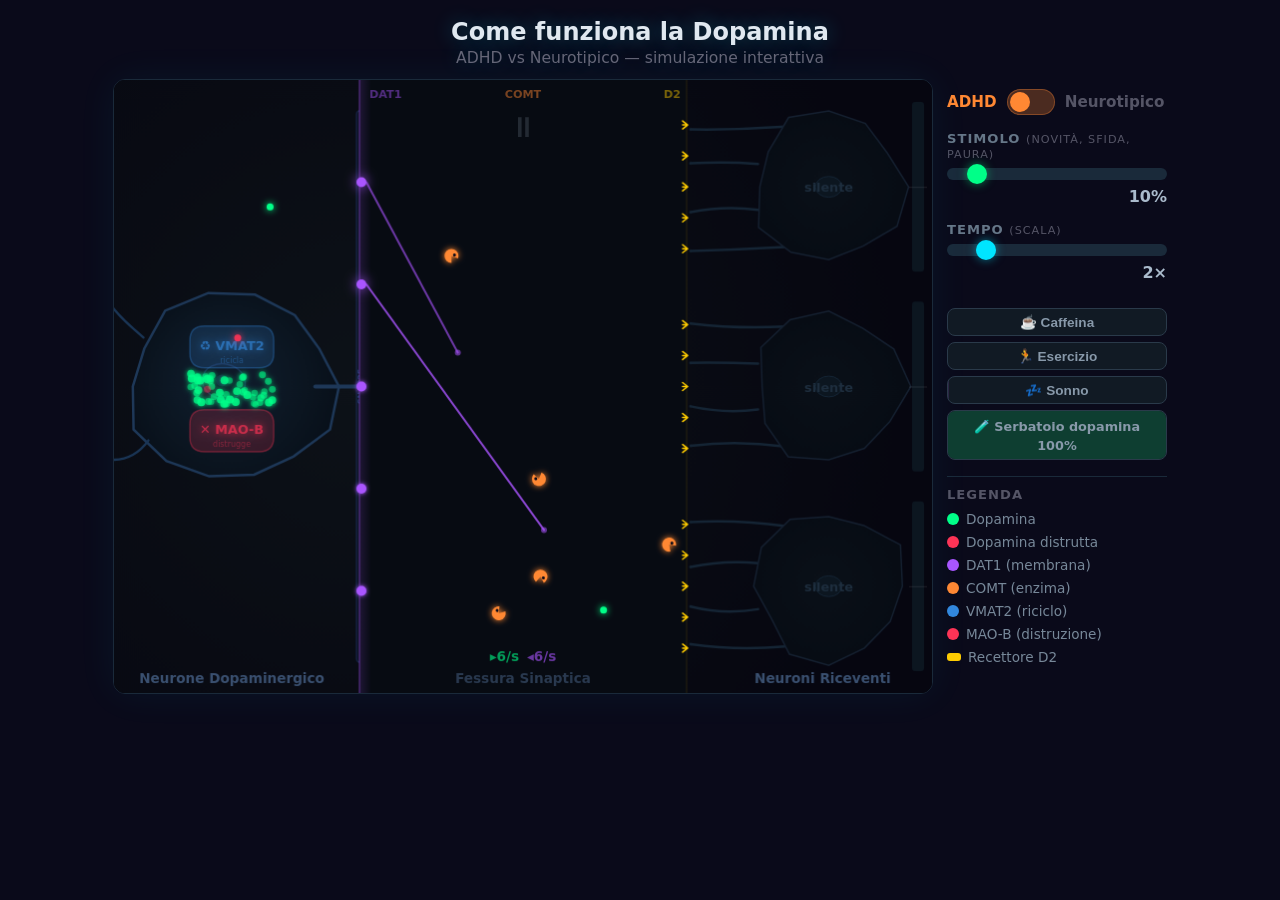
==== come-funziona-la-dopamina.html @ ad202ef9 "v1: single-file dopamine synapse prototype (ADHD vs neurotypical) Original prototype from March 2026" ====
<!DOCTYPE html>
<html lang="it">
<head>
<meta charset="UTF-8">
<meta name="viewport" content="width=device-width, initial-scale=1.0">
<title>Simulazione Dopamina — Cervello ADHD</title>
<style>
*,*::before,*::after{box-sizing:border-box;margin:0;padding:0}
body{background:#0a0a1a;color:#c8d6e5;font-family:'Segoe UI',system-ui,sans-serif;overflow-x:hidden;min-height:100vh;display:flex;flex-direction:column;align-items:center}
h1{text-align:center;width:100%;max-width:1400px;font-size:1.5rem;font-weight:600;color:#e0e8f0;padding:18px 14px 2px;text-shadow:0 0 20px rgba(0,229,255,0.3)}
h1 small{font-weight:400;font-size:0.65em;color:#667;display:block;margin-top:3px}
#app{width:100%;max-width:1400px;display:flex;flex-direction:row;flex-wrap:wrap;align-items:flex-start;justify-content:center;padding:10px 10px 20px;gap:14px}
#canvas-wrap{position:relative;flex:0 1 820px;max-width:820px;min-width:400px;aspect-ratio:4/3;max-height:75vh;border-radius:12px;overflow:hidden;border:1px solid #1a2a3a;box-shadow:0 0 40px rgba(0,229,255,0.06)}
canvas{display:block;width:100%;height:100%;background:#080c14}
.hud{position:absolute;pointer-events:none}
#toasts{position:absolute;top:12px;left:12px;display:flex;flex-direction:column;gap:5px;pointer-events:none}
.toast-item{padding:5px 16px;border-radius:8px;font-size:.9rem;font-weight:700;letter-spacing:.3px;white-space:nowrap;transition:opacity .3s}
.toast-item.t-signal-on{background:rgba(0,255,136,0.12);border:1px solid #00ff8844;color:#00ff88;text-shadow:0 0 12px rgba(0,255,136,0.5)}
.toast-item.t-signal-off{background:rgba(255,204,0,0.12);border:1px solid #ffcc0044;color:#ffcc00;text-shadow:0 0 12px rgba(255,204,0,0.4)}
.toast-item.t-caff{background:rgba(210,105,30,0.15);border:1px solid #D2691E44;color:#D2691E;text-shadow:0 0 12px rgba(210,105,30,0.4)}
.toast-item.t-exer{background:rgba(34,139,34,0.15);border:1px solid #22882244;color:#44cc44;text-shadow:0 0 12px rgba(34,139,34,0.4)}
.toast-item.t-sleep{background:rgba(100,60,140,0.15);border:1px solid #6644aa44;color:#9977cc;text-shadow:0 0 12px rgba(100,60,140,0.4)}
.toast-item.t-depl{background:rgba(255,51,85,0.12);border:1px solid #ff335544;color:#ff3355;text-shadow:0 0 12px rgba(255,51,85,0.5)}
#sidebar{flex:0 0 220px;display:flex;flex-direction:column;gap:16px;padding:10px 0;justify-content:space-between}
#controls{display:flex;flex-direction:column;gap:16px;align-items:stretch}
.ctrl-group{display:flex;flex-direction:column;align-items:stretch;gap:7px}
.ctrl-group label{font-size:.82rem;color:#667788;text-transform:uppercase;letter-spacing:1px;font-weight:600}
.ctrl-group .val{font-size:1rem;font-weight:700;color:#aabbcc;text-align:right}
input[type=range]{-webkit-appearance:none;appearance:none;width:100%;height:12px;background:#1a2a3a;border-radius:6px;outline:none}
input[type=range]::-webkit-slider-thumb{-webkit-appearance:none;width:20px;height:20px;background:#00e5ff;border-radius:50%;cursor:pointer;box-shadow:0 0 10px rgba(0,229,255,0.5)}
input[type=range]::-moz-range-thumb{width:20px;height:20px;background:#00e5ff;border-radius:50%;cursor:pointer;border:none}
#stimulus::-webkit-slider-thumb{background:#00ff88;box-shadow:0 0 10px rgba(0,255,136,0.5)}
#stimulus::-moz-range-thumb{background:#00ff88}
.toggle-wrap{display:flex;align-items:center;gap:10px}.toggle-wrap span{font-size:.95rem;font-weight:700}
.toggle-wrap .t-adhd{color:#ff8833}.toggle-wrap .t-norm{color:#556}
.switch{position:relative;width:48px;height:26px}.switch input{opacity:0;width:0;height:0}
.switch .sl{position:absolute;inset:0;background:#ff883344;border-radius:13px;cursor:pointer;transition:background .3s;border:1px solid #ff883355}
.switch .sl::before{content:'';position:absolute;width:20px;height:20px;left:2px;bottom:2px;background:#ff8833;border-radius:50%;transition:transform .3s,background .3s}
.switch input:checked+.sl{background:#00e5ff22;border-color:#00e5ff55}
.switch input:checked+.sl::before{transform:translateX(22px);background:#00e5ff}
.btn{padding:5px 18px;border:1px solid #2a3a4a;background:#111a24;color:#8899aa;border-radius:8px;font-size:.85rem;font-weight:600;cursor:pointer;transition:all .2s}
.btn:hover{border-color:#00e5ff55;color:#00e5ff}
.btn-row{display:flex;gap:10px}
#legend{display:flex;flex-direction:column;gap:7px;padding:10px 0;border-top:1px solid #1a2a3a}
#legend .leg-title{font-size:.82rem;color:#556;text-transform:uppercase;letter-spacing:1px;font-weight:600;margin-bottom:2px}
.leg-item{display:flex;align-items:center;gap:7px;font-size:.85rem;color:#778899}
.leg-dot{width:12px;height:12px;border-radius:50%;flex-shrink:0}
#powerups{display:flex;flex-direction:column;gap:6px;margin-top:-6px}
.pu-btn{position:relative;width:100%;overflow:hidden;text-align:center}
.pu-fill{position:absolute;top:0;left:0;bottom:0;width:0;background:rgba(210,105,30,0.25);border-radius:7px;transition:width .15s linear;pointer-events:none}
.pu-fill.pu-ex{background:rgba(34,139,34,0.25)}
.pu-fill.pu-sleep{background:rgba(100,60,140,0.3)}
.pu-label{position:relative;z-index:1}
.serbatoio-btn{padding:5px 18px;border:1px solid #2a3a4a;background:#111a24;border-radius:8px;position:relative;overflow:hidden;text-align:center;color:#8899aa;font-weight:600;cursor:default}
.pu-fill.pu-serb{background:rgba(0,204,102,0.2)}
@media(max-width:768px){h1{font-size:1.2rem}#app{flex-direction:column}#sidebar{flex:none;width:100%;flex-direction:row;flex-wrap:wrap;justify-content:center;gap:12px}#canvas-wrap{min-width:auto;width:100%}}
</style>
</head>
<body>
<h1>Come funziona la Dopamina<small>ADHD vs Neurotipico — simulazione interattiva</small></h1>
<div id="app">
  <div id="canvas-wrap">
    <canvas id="c"></canvas>
    <div id="toasts"></div>
    <div id="btn-pause" class="hud" style="top:30px;left:50%;transform:translateX(-50%);cursor:pointer;pointer-events:auto;font-size:1.8rem;color:rgba(200,220,240,0.15);user-select:none;transition:color .2s" onmouseenter="this.style.color='rgba(200,220,240,0.4)'" onmouseleave="this.style.color='rgba(200,220,240,0.15)'">⏸</div>
  </div>
  <div id="sidebar">
    <div id="controls">
      <div class="ctrl-group"><div class="toggle-wrap"><span class="t-adhd">ADHD</span><label class="switch"><input type="checkbox" id="mode-tog"><span class="sl"></span></label><span class="t-norm">Neurotipico</span></div></div>
      <div class="ctrl-group"><label>Stimolo <span style="font-weight:400;font-size:.7rem;color:#556">(Novità, Sfida, Paura)</span></label><input type="range" id="stimulus" min="0" max="100" value="10"><span class="val" id="stim-val">10%</span></div>
      <div class="ctrl-group"><label>Tempo <span style="font-weight:400;font-size:.7rem;color:#556">(Scala)</span></label><input type="range" id="speed" min="1" max="8" value="2" step="0.5"><span class="val" id="speed-val">2&times;</span></div>
      <div class="btn-row">
      </div>
      <div id="powerups">
        <button class="btn pu-btn" id="btn-caffeine"><span class="pu-fill" id="caff-fill"></span><span class="pu-label">☕ Caffeina</span></button>
        <button class="btn pu-btn" id="btn-exercise"><span class="pu-fill pu-ex" id="exer-fill"></span><span class="pu-label">🏃 Esercizio</span></button>
        <button class="btn pu-btn" id="btn-reset"><span class="pu-fill pu-sleep" id="sleep-fill"></span><span class="pu-label">💤 Sonno</span></button>
        <div class="pu-btn serbatoio-btn">
          <span class="pu-fill pu-serb" id="serbatoio-fill"></span>
          <span class="pu-label" style="font-size:.8rem">🧪 Serbatoio dopamina <b id="serbatoio-pct">100%</b></span>
        </div>
      </div>
    </div>
    <div id="legend">
      <div class="leg-title">Legenda</div>
      <div class="leg-item"><div class="leg-dot" style="background:#00ff88"></div>Dopamina</div>
      <div class="leg-item"><div class="leg-dot" style="background:#ff3355"></div>Dopamina distrutta</div>
      <div class="leg-item"><div class="leg-dot" style="background:#aa55ff"></div>DAT1 (membrana)</div>
      <div class="leg-item"><div class="leg-dot" style="background:#ff8833"></div>COMT (enzima)</div>
      <div class="leg-item"><div class="leg-dot" style="background:#3388dd"></div>VMAT2 (riciclo)</div>
      <div class="leg-item"><div class="leg-dot" style="background:#ff3355"></div>MAO-B (distruzione)</div>
      <div class="leg-item"><div class="leg-dot" style="background:#ffcc00;border-radius:3px;width:14px;height:8px"></div>Recettore D2</div>
    </div>
  </div>
</div>
<script>
const MODES={
  adhd:  {d2Count:5, dat1Speed:2.0,dat1Count:5,comtRate:0.04,vmat2Ratio:0.55,snap25Eff:1.0,label:'ADHD'},
  normal:{d2Count:12,dat1Speed:0.7,dat1Count:3,comtRate:0.015,vmat2Ratio:0.75,snap25Eff:1.0,label:'Neurotipico'}
};
const MAX_VES=100,MAX_P=500,BIND_DIST=22;
const ACT_THRESHOLD=0.8,SIGNAL_PER_BIND=0.5,SIGNAL_HALF_LIFE=0.6;

let mode='adhd',stimulus=0.1,speedMul=2,paused=false;
let vesCount=MAX_VES,vesicles=[],particles=[],receptors=[],postNeurons=[],dat1s=[],comts=[];
let stats={recycled:0,maob:0,comt:0,total:0,binds:0};
let W,H,dpr,PRE={},CLEFT={},POST={},SNAP={},VMAT_Z={},MAO_Z={};
// Precomputed dendrite paths (no flicker)
let preDendrites=[], postDendrites=[];

const canvas=document.getElementById('c'),ctx=canvas.getContext('2d');

function resize(){
  const r=document.getElementById('canvas-wrap').getBoundingClientRect();
  dpr=window.devicePixelRatio||1;W=r.width;H=r.height;
  canvas.width=W*dpr;canvas.height=H*dpr;
  ctx.setTransform(dpr,0,0,dpr,0,0);
  // Layout: PRE neuron | CLEFT | dendrites+gap | POST neurons (cropped tighter on right)
  PRE={x:0,y:0,w:W*.30,h:H};
  CLEFT={x:PRE.w,y:0,w:W*.40,h:H};
  // POST neurons close to receptor line, small gap for dendrites
  const dendGap=W*.05;
  POST={x:PRE.w+CLEFT.w+dendGap,y:0,w:W-PRE.w-CLEFT.w-dendGap-2,h:H};
  SNAP={x:PRE.w-2,y:H*.05,w:10,h:H*.90};
  // VMAT2 and MAO-B zones must be INSIDE the neuron body
  // Neuron center is at PRE.w*0.48, rBase ~= min(PRE.w*0.40, H*0.42)
  const nCx=PRE.w*.48, nCy=H*.5, rEst=Math.min(PRE.w*.38,H*.38);
  const zoneW=rEst*.9, zoneH=rEst*.45;
  VMAT_Z={x:nCx-zoneW/2, y:nCy-rEst*.65, w:zoneW, h:zoneH};
  MAO_Z={x:nCx-zoneW/2, y:nCy+rEst*.25, w:zoneW, h:zoneH};
  rebuildAll();
  buildDendrites();
}

function rebuildAll(){
  vesicles=[];
  // Vesicles in the middle band between VMAT2 and MAO-B
  const va={x:VMAT_Z.x,y:VMAT_Z.y+VMAT_Z.h+5,w:VMAT_Z.w,h:MAO_Z.y-VMAT_Z.y-VMAT_Z.h-10};
  for(let i=0;i<50;i++)vesicles.push({x:va.x+Math.random()*va.w,y:va.y+Math.random()*va.h,ph:Math.random()*6.28});
  postNeurons=[];const nC=3,gap=14,nH=(H-gap*(nC+1))/nC;
  for(let i=0;i<nC;i++)postNeurons.push({x:POST.x,y:gap+i*(nH+gap),w:POST.w,h:nH,signal:0,glow:0,active:false});
  rebuildReceptors();rebuildDat1();
  comts=[];for(let i=0;i<5;i++)comts.push({x:CLEFT.x+8+Math.random()*(CLEFT.w-16),y:20+Math.random()*(H-40),vx:(Math.random()-.5)*.8,vy:(Math.random()-.5)*.8});
}

function rebuildReceptors(){
  const cfg=MODES[mode];receptors=[];
  // Receptors sit at the cleft right edge (where dendrites meet cleft)
  const recX=CLEFT.x+CLEFT.w+4;
  postNeurons.forEach((n,ni)=>{const c=cfg.d2Count,sp=n.h/(c+1);
    for(let j=0;j<c;j++)receptors.push({x:recX,y:n.y+sp*(j+1),ni,occupied:false,particle:null,timer:0,cooldown:0});
  });
}

function rebuildDat1(){
  const cfg=MODES[mode];dat1s=[];const sp=H/(cfg.dat1Count+1);
  for(let i=0;i<cfg.dat1Count;i++)dat1s.push({x:PRE.w+2,y:sp*(i+1),state:'idle',target:null,arm:0,timer:0});
}

function buildDendrites(){
  // Precompute stable dendrite paths for presynaptic neuron (no random per frame = no flicker)
  preDendrites=[];
  const cx=PRE.w*.48,cy=H*.5,rBase=Math.min(PRE.w*.40,H*.42);
  // Only left-side dendrites (away from cleft)
  const dendDefs=[
    {sx:cx-rBase*.9,sy:cy-rBase*.5,dx:-1,dy:-.8,depth:3,len:rBase*.4},
    {sx:cx-rBase*.85,sy:cy+rBase*.55,dx:-1,dy:.7,depth:3,len:rBase*.35},
  ];
  for(const d of dendDefs){
    const segs=[];
    buildDendPath(segs,d.sx,d.sy,d.dx,d.dy,d.depth,d.len);
    preDendrites.push(segs);
  }

  // Precompute dendrite paths: from neuron left edge TO receptor line
  postDendrites=[];
  const recX=CLEFT.x+CLEFT.w+4; // where receptors sit
  for(let i=0;i<postNeurons.length;i++){
    const n=postNeurons[i];
    const ncx=n.x+n.w*.5,ncy=n.y+n.h*.5,nRadius=Math.min(n.w*.44,n.h*.40),nrx=nRadius,nry=nRadius;
    const segs=[];
    const dCount=4;
    for(let j=0;j<dCount;j++){
      // Start: left edge of neuron body
      const frac=(j+0.5)/dCount;
      const angle=Math.PI*0.6+Math.PI*0.8*frac; // left hemisphere of the ellipse
      const startX=ncx+Math.cos(angle)*nrx;
      const startY=ncy+Math.sin(angle)*nry;
      // End: receptor line at matching Y
      const endX=recX;
      const endY=startY+(Math.random()-.5)*10;
      // Control point for a gentle curve
      const midX=(startX+endX)/2;
      const midY=(startY+endY)/2+(Math.random()-.5)*15;
      segs.push({sx:startX,sy:startY,cpx:midX,cpy:midY,ex:endX,ey:endY});
    }
    postDendrites.push(segs);
  }
}

function buildDendPath(segs,sx,sy,dx,dy,depth,len){
  if(depth<=0||len<8)return;
  const ex=sx+dx*len+Math.sin(sy*.1)*len*.15;
  const ey=sy+dy*len+Math.cos(sx*.1)*len*.15;
  const cpx=sx+dx*len*.5+(Math.sin(sx+sy))*10;
  const cpy=sy+dy*len*.5+(Math.cos(sx-sy))*10;
  segs.push({sx,sy,cpx,cpy,ex,ey,w:Math.max(1,depth*.8),spine:depth<=2});
  buildDendPath(segs,ex,ey,dx-.3+Math.sin(ey)*.3,dy-.3+Math.cos(ex)*.3,depth-1,len*.6);
  if(Math.sin(sx*sy)>-0.2) buildDendPath(segs,ex,ey,dx+.5-Math.sin(sy)*.5,dy+.5-Math.cos(sx)*.5,depth-1,len*.5);
}

function spawn(x,y){
  if(particles.length>=MAX_P)return null;
  const cleftPx=CLEFT.w;
  const p={x,y,vx:cleftPx*2.5+Math.random()*cleftPx*1.5,vy:(Math.random()-.5)*cleftPx*1.5,state:'free',alpha:1,target:null,timer:0,immune:0,age:0};
  particles.push(p);return p;
}

let lastT=0,relAccum=0;
function update(dt){
  const cfg=MODES[mode],sdt=dt*speedMul;

  // Caffeina timer
  if(caffeineTimer>0){
    caffeineTimer-=dt;
    document.getElementById('caff-fill').style.width=Math.max(0,caffeineTimer/CAFF_DUR*100)+'%';
    if(caffeineTimer<=0){caffeineActive=false;document.getElementById('caff-fill').style.width='0';}
  }
  // Esercizio timer — also boosts vesicle synthesis
  if(exerciseTimer>0){
    exerciseTimer-=dt;
    document.getElementById('exer-fill').style.width=Math.max(0,exerciseTimer/EXER_DUR*100)+'%';
    vesCount=Math.min(MAX_VES,vesCount+(0.5-sleepDebt*0.3)*sdt); // exercise boosts synthesis, less if sleep deprived
    if(exerciseTimer<=0){exerciseActive=false;document.getElementById('exer-fill').style.width='0';}
  }
  // Sleep debt: grows with stimulus intensity over time
  // High stimulus = brain working hard = sleep debt accumulates
  // Sleep debt grows faster, and grows even without stimulus (just slower)
  // At max stimulus: fills in ~30 seconds. At zero stimulus: ~3 minutes.
  sleepDebt=Math.min(1,sleepDebt+(0.0015+stimulus*0.007)*sdt);
  document.getElementById('sleep-fill').style.width=(sleepDebt*100)+'%';

  // Exercise adds a gentle dopamine boost (lower cost than stimulus-driven release)
  // Exercise boost reduced by sleep debt (max 15, min 5 at full debt)
  const exerciseBoost=exerciseActive?15-sleepDebt*10:0;
  const rate=(stimulus*30+exerciseBoost)*cfg.snap25Eff;
  relAccum+=rate*sdt;
  while(relAccum>=1){
    relAccum-=1;
    if(vesCount>1){
      // Exercise costs less vesicle drain (different mechanism)
      const cost=exerciseActive?0.02:0.05;
      vesCount=Math.max(0,vesCount-cost);
      // Vesicle fuses at random point along presynaptic membrane (purple line)
      spawn(CLEFT.x+2, 15+Math.random()*(H-30));stats.total++;rateRelCount++;
    }
  }
  if(vesCount<MAX_VES){vesCount+=0.2*sdt;if(vesCount>MAX_VES)vesCount=MAX_VES;}

  const cleftLeft=CLEFT.x+3,cleftRight=CLEFT.x+CLEFT.w;
  const receptorLine=cleftRight+10;
  const brownian=CLEFT.w*3,seekForce=CLEFT.w*8;

  for(const p of particles){
    if(p.state==='free'){
      if(p.immune>0)p.immune-=sdt;
      p.vx+=(Math.random()-.5)*brownian*sdt;
      p.vy+=(Math.random()-.5)*brownian*sdt;
      if(p.x<cleftRight)p.vx+=CLEFT.w*1.0*sdt;
      if(p.immune<=0&&p.x>CLEFT.x+CLEFT.w*0.3){
        let bestR=null,bestD=Infinity;
        for(const r of receptors){if(r.occupied||r.cooldown>0)continue;const d=Math.hypot(r.x-p.x,r.y-p.y);if(d<bestD){bestD=d;bestR=r;}}
        if(bestR&&bestD<CLEFT.w*1.5&&bestD>BIND_DIST*1.5){
          const dx=bestR.x-p.x,dy=bestR.y-p.y,dist=Math.max(1,Math.hypot(dx,dy));
          const force=seekForce*sdt*0.5*(1/(1+dist*.02));
          p.vx+=dx/dist*force;p.vy+=dy/dist*force;
        }
      }
      const damp=Math.pow(0.12,sdt);p.vx*=damp;p.vy*=damp;
      p.x+=p.vx*sdt;p.y+=p.vy*sdt;
      // DAT1 reuptake zone: wider and more aggressive in ADHD
      // But freshly released particles (age < 0.15s) are immune — still exiting SNAP25
      const dat1Zone=cleftLeft+3+cfg.dat1Speed*4;
      if(p.x<dat1Zone && p.age>0.15){
        // Without caffeine: DAT1 catches almost everything (95% ADHD, 85% Normal)
        // With caffeine: DAT1 is blocked, most particles bounce back into cleft
        const baseProb=0.7+cfg.dat1Speed*0.12; // ADHD:~0.94, Normal:~0.78
        let reuptakeProb=baseProb;
        if(caffeineActive){
          const blockPower=0.85-sleepDebt*0.4; // caffeine blocks 85% of reuptake (less if sleep deprived)
          reuptakeProb=baseProb*(1-blockPower); // ADHD: 0.94*0.15=0.14, Normal: 0.78*0.15=0.12
        }
        if(Math.random()<reuptakeProb){
          p.state='reuptake';p.target={x:PRE.w*0.5,y:p.y};rateReabCount++;
        } else {
          // Bounce back gently into mid-cleft (caffeine effect)
          p.x=dat1Zone+5;
          p.vx=CLEFT.w*0.5+Math.random()*CLEFT.w*0.3;
          p.vy+=(Math.random()-.5)*CLEFT.w*0.5;
          p.immune=0.3; // immune from DAT1 for 300ms after bounce
        }
        continue;
      }
      if(p.x>receptorLine){p.x=receptorLine-2;p.vx=-Math.abs(p.vx)*0.3;}
      if(p.y<8){p.y=10;p.vy=Math.abs(p.vy)*0.1;}
      if(p.y>H-8){p.y=H-10;p.vy=-Math.abs(p.vy)*0.1;}
      p.age+=sdt;if(p.age>2.0){p.state='comt_destroy';p.timer=0;}
    }
    if(p.state==='reuptake'&&p.target){
      const lr=1-Math.pow(.001,sdt);p.x+=(p.target.x-p.x)*lr;p.y+=(p.target.y-p.y)*lr;
      if(Math.hypot(p.x-p.target.x,p.y-p.target.y)<4){
        if(Math.random()<cfg.vmat2Ratio){p.state='recycle';p.target={x:VMAT_Z.x+Math.random()*VMAT_Z.w,y:VMAT_Z.y+Math.random()*VMAT_Z.h};p.timer=0;}
        else{p.state='degrade';p.target={x:MAO_Z.x+Math.random()*MAO_Z.w,y:MAO_Z.y+Math.random()*MAO_Z.h};p.timer=0;}
      }
    }
    if(p.state==='recycle'&&p.target){
      const lr=1-Math.pow(.002,sdt);p.x+=(p.target.x-p.x)*lr;p.y+=(p.target.y-p.y)*lr;
      if(Math.hypot(p.x-p.target.x,p.y-p.target.y)<5){p.state='dead';vesCount=Math.min(MAX_VES,vesCount+0.04);stats.recycled++;}
    }
    if(p.state==='degrade'&&p.target){
      const lr=1-Math.pow(.002,sdt);p.x+=(p.target.x-p.x)*lr;p.y+=(p.target.y-p.y)*lr;
      p.timer+=sdt;p.alpha=Math.max(0,1-p.timer*1.8);if(p.alpha<=0){p.state='dead';stats.maob++;}
    }
    if(p.state==='comt_destroy'){p.timer+=sdt;p.alpha=Math.max(0,1-p.timer*2.5);if(p.alpha<=0){p.state='dead';stats.comt++;}}
    if(p.state==='bound'){p.timer+=sdt;
      if(p.timer>0.08+Math.random()*.08){
        const r=receptors.find(r=>r.particle===p);
        if(r){r.occupied=false;r.particle=null;r.cooldown=0.12;}
        p.state='free';p.timer=0;p.vx=-CLEFT.w*4;p.vy=(Math.random()-.5)*CLEFT.w;p.immune=0.4;
      }
    }
  }
  particles=particles.filter(p=>p.state!=='dead');

  for(const r of receptors){if(r.cooldown>0){r.cooldown-=sdt;continue;}if(r.occupied)continue;
    for(const p of particles){if(p.state!=='free'||p.immune>0)continue;
      if(Math.hypot(p.x-r.x,p.y-r.y)<BIND_DIST){r.occupied=true;r.particle=p;p.state='bound';p.x=r.x;p.y=r.y;p.timer=0;postNeurons[r.ni].signal+=SIGNAL_PER_BIND;stats.binds++;break;}
    }
  }

  let prevActive=postNeurons.filter(n=>n.active).length;
  for(const n of postNeurons){
    // Signal decays faster with sleep debt (half-life shrinks)
    const hl=SIGNAL_HALF_LIFE/(1+sleepDebt*1.2);
    n.signal*=Math.pow(0.5,sdt/hl);
    // Sleep debt raises threshold: 0 debt = normal, 1.0 debt = +150% threshold
    // Also decays signal faster (tired brain loses signal quicker)
    const thresh=ACT_THRESHOLD*(1+sleepDebt*1.5);
    n.active=n.signal>=thresh;
    n.glow=n.active?Math.min(1,n.glow+6*sdt):Math.max(0,n.glow-4*sdt);
  }
  let nowActive=postNeurons.filter(n=>n.active).length;
  // Rate tracking: compute per-second averages
  rateWindow+=dt;
  if(rateWindow>=0.5){displayRelRate=Math.round(rateRelCount/rateWindow);displayReabRate=Math.round(rateReabCount/rateWindow);rateRelCount=0;rateReabCount=0;rateWindow=0;}
  updateToasts();

  // DAT1 transporters — grab particles and pull them back
  // Caffeine slows them down and makes them fail to grab
  for(const d of dat1s){
    if(d.state==='idle'){let best=null,bestD=Infinity;
      for(const p of particles){if(p.state!=='free'||p.immune>0)continue;const dist=Math.hypot(p.x-d.x,p.y-d.y);if(dist<bestD&&p.x>d.x-10&&dist<CLEFT.w*2){bestD=dist;best=p;}}
      if(best){d.target=best;d.state='reaching';d.timer=0;}
    }
    if(d.state==='reaching'){
      // Caffeine: DAT1 moves at half speed
      const spd=caffeineActive?cfg.dat1Speed*0.3:cfg.dat1Speed;
      d.timer+=sdt*spd;d.arm=Math.min(1,d.timer*2);
      if(d.target&&d.target.state!=='free'){d.state='idle';d.arm=0;d.target=null;continue;}
      if(d.arm>=1&&d.target){
        // Caffeine: 85% chance to fail the grab (arm reaches but can't hold)
        const caffFail=caffeineActive&&Math.random()<0.85;
        if(caffFail){
          d.state='idle';d.arm=0;d.target=null;
        } else {
          d.target.state='reuptake';d.target.target={x:PRE.w*.5,y:d.y};d.state='pulling';d.timer=0;rateReabCount++;
        }
      }
    }
    if(d.state==='pulling'){d.timer+=sdt*cfg.dat1Speed;d.arm=Math.max(0,1-d.timer*2.5);if(d.arm<=0){d.state='idle';d.target=null;d.timer=0;}}
  }

  for(let ci=0;ci<comts.length;ci++){
    const c=comts[ci];
    // Repulsion from other COMTs (prevent clumping)
    for(let cj=0;cj<comts.length;cj++){
      if(ci===cj)continue;const o=comts[cj];
      const dx=c.x-o.x,dy=c.y-o.y,d=Math.max(1,Math.hypot(dx,dy));
      if(d<60){c.vx+=dx/d*0.4*(60-d)/60;c.vy+=dy/d*0.4*(60-d)/60;}
    }
    // Hunt nearest particle but with some randomness to spread out
    let nearest=null,nearDist=Infinity;
    for(const p of particles){if(p.state!=='free')continue;const d=Math.hypot(p.x-c.x,p.y-c.y);if(d<nearDist){nearDist=d;nearest=p;}}
    if(nearest&&nearDist<120){const dx=nearest.x-c.x,dy=nearest.y-c.y,dist=Math.max(1,Math.hypot(dx,dy));c.vx+=dx/dist*.15;c.vy+=dy/dist*.15;}
    // Stronger random wander
    c.vx+=(Math.random()-.5)*.4;c.vy+=(Math.random()-.5)*.4;
    c.vx*=.90;c.vy*=.90;
    c.x+=c.vx*sdt*40;c.y+=c.vy*sdt*40;
    if(c.x<CLEFT.x+8){c.x=CLEFT.x+8;c.vx=Math.abs(c.vx);}
    if(c.x>CLEFT.x+CLEFT.w-8){c.x=CLEFT.x+CLEFT.w-8;c.vx=-Math.abs(c.vx);}
    if(c.y<12){c.y=12;c.vy=Math.abs(c.vy);}
    if(c.y>H-12){c.y=H-12;c.vy=-Math.abs(c.vy);}
    if(Math.random()<cfg.comtRate*speedMul){for(const p of particles){if(p.state!=='free')continue;if(Math.hypot(p.x-c.x,p.y-c.y)<16){p.state='comt_destroy';p.timer=0;break;}}}
  }
}

// Stacking toast system
let signalToast=''; // 'on' | 'off' | ''
let signalToastTimer=0;

function updateToasts(){
  const container=document.getElementById('toasts');
  if(sleepToastTimer>0)sleepToastTimer-=1/60;
  let html='';
  if(sleepToastTimer>0) html+='<div class="toast-item t-signal-on">Dopamina ricaricata</div>';
  const depleted=vesCount/MAX_VES<0.05;
  if(caffeineActive&&!depleted) html+='<div class="toast-item t-caff">DAT1 rallentato</div>';
  else if(caffeineActive&&depleted) html+='<div class="toast-item t-caff" style="opacity:.4">Caffeina inutile</div>';
  if(exerciseActive) html+='<div class="toast-item t-exer">'+(depleted?'Ricarica lenta':'Boost dopamina')+'</div>';
  if(sleepDebt>0.3) html+='<div class="toast-item t-sleep">Debito sonno</div>';
  if(vesCount/MAX_VES<0.15) html+='<div class="toast-item t-depl">Esaurimento</div>';
  container.innerHTML=html;
}

function render(){
  ctx.clearRect(0,0,W,H);
  const bg=ctx.createRadialGradient(W*.3,H*.5,0,W*.3,H*.5,W*.7);
  bg.addColorStop(0,'#0d1218');bg.addColorStop(1,'#060610');
  ctx.fillStyle=bg;ctx.fillRect(0,0,W,H);
  drawPreNeuron();drawCleft();drawPostNeurons();drawParticles();drawDAT1();drawCOMT();drawLabels();updateHUD();
}

function drawPreNeuron(){
  const cx=PRE.w*.48,cy=H*.5,t=performance.now()/1000;
  ctx.save();
  const rBase=Math.min(PRE.w*.40,H*.42);
  // Organic cell body
  ctx.beginPath();
  for(let i=0;i<=14;i++){const a=(i/14)*Math.PI*2,w=Math.sin(a*3+t*.5)*rBase*.05+Math.sin(a*5+t*.3)*rBase*.03;
    const px=cx+Math.cos(a)*(rBase*1.05+w),py=cy+Math.sin(a)*(rBase*.95+w);i===0?ctx.moveTo(px,py):ctx.lineTo(px,py);}
  ctx.closePath();
  const cg=ctx.createRadialGradient(cx-10,cy-10,rBase*.1,cx,cy,rBase*1.1);
  cg.addColorStop(0,'#101e2e');cg.addColorStop(.7,'#0b1520');cg.addColorStop(1,'#08101a');
  ctx.fillStyle=cg;ctx.fill();ctx.strokeStyle='#1e3858';ctx.lineWidth=2.5;ctx.stroke();
  // Nucleus
  ctx.beginPath();ctx.ellipse(cx-8,cy-5,rBase*.22,rBase*.18,.2,0,Math.PI*2);ctx.fillStyle='#0e1a28';ctx.fill();ctx.strokeStyle='#1a3050';ctx.lineWidth=1.5;ctx.stroke();
  ctx.beginPath();ctx.arc(cx-10,cy-6,rBase*.06,0,Math.PI*2);ctx.fillStyle='#162640';ctx.fill();
  // Precomputed dendrites (stable, no flicker)
  ctx.strokeStyle='#1a3555';ctx.lineCap='round';
  for(const dendGroup of preDendrites){
    for(const s of dendGroup){
      ctx.beginPath();ctx.moveTo(s.sx,s.sy);ctx.quadraticCurveTo(s.cpx,s.cpy,s.ex,s.ey);
      ctx.lineWidth=s.w;ctx.stroke();
      if(s.spine){ctx.beginPath();ctx.arc(s.ex,s.ey,1.5,0,Math.PI*2);ctx.fillStyle='#1a355544';ctx.fill();}
    }
  }
  // Axon toward SNAP25
  ctx.strokeStyle='#1e3858';ctx.lineWidth=4;ctx.beginPath();
  ctx.moveTo(cx+rBase*.85,cy);ctx.quadraticCurveTo(PRE.w-10,cy,SNAP.x,SNAP.y+SNAP.h*.5);ctx.stroke();
  // VMAT2 zone
  const vr=Math.min(VMAT_Z.w,VMAT_Z.h)*.35;
  ctx.globalAlpha=.18;ctx.fillStyle='#3388dd';roundRect(VMAT_Z.x,VMAT_Z.y,VMAT_Z.w,VMAT_Z.h,vr);ctx.fill();
  ctx.globalAlpha=1;ctx.strokeStyle='#3388dd55';ctx.lineWidth=1.5;roundRect(VMAT_Z.x,VMAT_Z.y,VMAT_Z.w,VMAT_Z.h,vr);ctx.stroke();
  ctx.shadowColor='#3388dd';ctx.shadowBlur=8;
  ctx.font='800 .8rem "Segoe UI",system-ui,sans-serif';ctx.textAlign='center';ctx.textBaseline='middle';
  ctx.fillStyle='#3388ddaa';ctx.fillText('\u267B VMAT2',VMAT_Z.x+VMAT_Z.w/2,VMAT_Z.y+VMAT_Z.h/2);
  ctx.shadowBlur=0;ctx.font='500 .5rem "Segoe UI",system-ui,sans-serif';ctx.fillStyle='#3388dd66';
  ctx.fillText('ricicla',VMAT_Z.x+VMAT_Z.w/2,VMAT_Z.y+VMAT_Z.h/2+14);
  // MAO-B zone
  const mr=Math.min(MAO_Z.w,MAO_Z.h)*.35;
  ctx.globalAlpha=.18;ctx.fillStyle='#ff3355';roundRect(MAO_Z.x,MAO_Z.y,MAO_Z.w,MAO_Z.h,mr);ctx.fill();
  ctx.globalAlpha=1;ctx.strokeStyle='#ff335555';ctx.lineWidth=1.5;roundRect(MAO_Z.x,MAO_Z.y,MAO_Z.w,MAO_Z.h,mr);ctx.stroke();
  ctx.shadowColor='#ff3355';ctx.shadowBlur=8;
  ctx.font='800 .8rem "Segoe UI",system-ui,sans-serif';ctx.textAlign='center';ctx.textBaseline='middle';
  ctx.fillStyle='#ff3355aa';ctx.fillText('\u2715 MAO-B',MAO_Z.x+MAO_Z.w/2,MAO_Z.y+MAO_Z.h/2);
  ctx.shadowBlur=0;ctx.font='500 .5rem "Segoe UI",system-ui,sans-serif';ctx.fillStyle='#ff335566';
  ctx.fillText('distrugge',MAO_Z.x+MAO_Z.w/2,MAO_Z.y+MAO_Z.h/2+14);
  // Vesicles
  const filled=Math.floor(vesCount/MAX_VES*50);
  for(let i=0;i<50;i++){const v=vesicles[i],f=i<filled,pulse=Math.sin(t*2+v.ph)*.5+.5,r=f?3.2+pulse*.8:2;
    ctx.beginPath();ctx.arc(v.x,v.y,r,0,Math.PI*2);
    if(f){ctx.fillStyle=`rgba(0,255,136,${.45+pulse*.35})`;ctx.shadowColor='#00ff88';ctx.shadowBlur=5;}
    else{ctx.fillStyle='rgba(30,50,70,0.3)';ctx.shadowBlur=0;}
    ctx.fill();ctx.shadowBlur=0;}
  // SNAP25
  ctx.fillStyle='#1a2a5533';roundRect(SNAP.x-1,SNAP.y,SNAP.w+2,SNAP.h,4);ctx.fill();
  ctx.strokeStyle='#3355aa44';ctx.lineWidth=1.5;roundRect(SNAP.x-1,SNAP.y,SNAP.w+2,SNAP.h,4);ctx.stroke();
  if(stimulus>.15){ctx.shadowColor='#00ff88';ctx.shadowBlur=8+stimulus*10;ctx.beginPath();ctx.arc(SNAP.x+SNAP.w,SNAP.y+SNAP.h/2,3,0,Math.PI*2);ctx.fillStyle=`rgba(0,255,136,${stimulus*.6})`;ctx.fill();ctx.shadowBlur=0;}
  ctx.font='600 .5rem "Segoe UI",system-ui,sans-serif';ctx.fillStyle='#3355aa77';
  ctx.save();ctx.translate(SNAP.x+SNAP.w/2,SNAP.y+SNAP.h/2);ctx.rotate(-Math.PI/2);ctx.textAlign='center';ctx.textBaseline='middle';ctx.fillText('SNAP25',0,0);ctx.restore();
  ctx.restore();
}

function drawCleft(){
  ctx.fillStyle='#070b12';ctx.fillRect(CLEFT.x,0,CLEFT.w,H);
  const dat1Grad=ctx.createLinearGradient(CLEFT.x,0,CLEFT.x+12,0);
  dat1Grad.addColorStop(0,'rgba(170,85,255,0.15)');dat1Grad.addColorStop(1,'rgba(170,85,255,0)');
  ctx.fillStyle=dat1Grad;ctx.fillRect(CLEFT.x,0,12,H);
  ctx.strokeStyle='#aa55ff44';ctx.lineWidth=2;ctx.beginPath();ctx.moveTo(CLEFT.x,0);ctx.lineTo(CLEFT.x,H);ctx.stroke();
  ctx.strokeStyle='#ffcc0022';ctx.lineWidth=1;ctx.beginPath();ctx.moveTo(CLEFT.x+CLEFT.w,0);ctx.lineTo(CLEFT.x+CLEFT.w,H);ctx.stroke();
}

function drawPostNeurons(){
  for(let i=0;i<postNeurons.length;i++){
    const n=postNeurons[i],t=performance.now()/1000;
    const ncx=n.x+n.w*.5,ncy=n.y+n.h*.5,nRadius=Math.min(n.w*.44,n.h*.40),nrx=nRadius,nry=nRadius;

    // Dendrites from neuron body to receptor line (precomputed bezier)
    ctx.strokeStyle=n.active?'#1e4565':'#152535';ctx.lineWidth=2.5;ctx.lineCap='round';
    if(postDendrites[i]){
      for(const d of postDendrites[i]){
        ctx.beginPath();
        ctx.moveTo(d.sx,d.sy);
        ctx.quadraticCurveTo(d.cpx,d.cpy,d.ex,d.ey);
        ctx.stroke();
        // Small spine bump at receptor end
        ctx.beginPath();ctx.arc(d.ex,d.ey,2,0,Math.PI*2);
        ctx.fillStyle=n.active?'#1e405544':'#15253544';ctx.fill();
      }
    }

    // Cell body
    ctx.save();ctx.beginPath();
    for(let j=0;j<=12;j++){const a=(j/12)*Math.PI*2,w=Math.sin(a*3+t*.6+i)*nry*.08+Math.sin(a*5+t*.35+i*2)*nry*.04;
      const px=ncx+Math.cos(a)*(nrx+w),py=ncy+Math.sin(a)*(nry+w);j===0?ctx.moveTo(px,py):ctx.lineTo(px,py);}
    ctx.closePath();
    if(n.glow>.01){ctx.shadowColor='#00e5ff';ctx.shadowBlur=30*n.glow;ctx.fillStyle=`rgba(0,229,255,${.05*n.glow})`;ctx.fill();ctx.shadowBlur=0;}
    const cg2=ctx.createRadialGradient(ncx-5,ncy-5,nry*.1,ncx,ncy,Math.max(nrx,nry)*1.1);
    cg2.addColorStop(0,n.active?'#0c2030':'#0a1018');cg2.addColorStop(1,n.active?'#081820':'#070c14');
    ctx.fillStyle=cg2;ctx.fill();ctx.strokeStyle=n.active?`rgba(0,229,255,${.3+n.glow*.6})`:'#152030';ctx.lineWidth=n.active?2.5:1.5;ctx.stroke();
    // Nucleus
    ctx.beginPath();ctx.ellipse(ncx,ncy,nry*.18,nry*.14,0,0,Math.PI*2);ctx.fillStyle='#0c1620';ctx.fill();ctx.strokeStyle='#152535';ctx.lineWidth=1;ctx.stroke();

    // Signal bar (thick)
    const maxDisp=ACT_THRESHOLD*2,signalPct=Math.min(1,n.signal/maxDisp),threshPct=ACT_THRESHOLD/maxDisp;
    const bW=12,bX=n.x+n.w-bW-6,bH=n.h-16,bY=n.y+8;
    ctx.fillStyle='#0c1620';roundRect(bX,bY,bW,bH,3);ctx.fill();
    const threshBarY=bY+bH*(1-threshPct);ctx.fillStyle='#ffffff18';ctx.fillRect(bX-3,threshBarY,bW+6,1);
    const fH=bH*signalPct;if(fH>1){ctx.fillStyle=n.active?'#00e5ff':'#334455';roundRect(bX,bY+bH-fH,bW,fH,3);ctx.fill();}

    ctx.font='800 .8rem "Segoe UI",system-ui,sans-serif';ctx.textAlign='center';
    if(n.active){ctx.fillStyle='#00e5ff';ctx.shadowColor='#00e5ff';ctx.shadowBlur=14;ctx.fillText('RECETTIVO',ncx,ncy+5);ctx.shadowBlur=0;}
    else{ctx.fillStyle='#1e2e3e';ctx.fillText('silente',ncx,ncy+5);}
    ctx.restore();
  }

  // D2 Receptors
  for(const r of receptors){
    ctx.save();ctx.translate(r.x,r.y);
    const flash=r.occupied?1:(r.cooldown>0?r.cooldown*8:0);
    ctx.beginPath();ctx.moveTo(-8,0);ctx.lineTo(-3,0);ctx.moveTo(-8,-4);ctx.lineTo(-3,0);ctx.moveTo(-8,4);ctx.lineTo(-3,0);
    ctx.strokeStyle=r.occupied?'#00ff88':flash>.1?`rgba(0,255,136,${flash})`:'#ffcc00';
    ctx.lineWidth=r.occupied?2.5:1.5;
    if(r.occupied||flash>.3){ctx.shadowColor='#00ff88';ctx.shadowBlur=8*Math.max(flash,r.occupied?1:0);}
    ctx.stroke();ctx.shadowBlur=0;
    if(r.occupied){ctx.beginPath();ctx.arc(-5,0,2.5,0,Math.PI*2);ctx.fillStyle='#00ff88';ctx.fill();}
    ctx.restore();
  }
}

function drawParticles(){
  for(const p of particles){if(p.state==='dead')continue;ctx.save();ctx.globalAlpha=p.alpha;
    let color='#00ff88',glow=7;
    if(p.state==='reuptake'){color='#00ff88';glow=7;}  // still dopamine, just being transported
    if(p.state==='recycle'){color='#00ff88';glow=7;}  // still dopamine, being stored
    if(p.state==='degrade'||p.state==='comt_destroy'){color='#ff3355';glow=7;}
    if(p.state==='bound'){color='#00ff88';glow=14;}  // still dopamine, just bound — brighter glow
    ctx.beginPath();ctx.arc(p.x,p.y,p.state==='bound'?5:3.5,0,Math.PI*2);
    ctx.fillStyle=color;ctx.shadowColor=color;ctx.shadowBlur=glow;ctx.fill();ctx.shadowBlur=0;ctx.restore();}
}

function drawDAT1(){
  for(const d of dat1s){ctx.save();
    ctx.beginPath();ctx.arc(d.x,d.y,5,0,Math.PI*2);ctx.fillStyle='#aa55ff';ctx.shadowColor='#aa55ff';ctx.shadowBlur=d.state!=='idle'?12:4;ctx.fill();ctx.shadowBlur=0;
    if(d.arm>0&&d.target){const dx=d.target.x-d.x,dy=d.target.y-d.y,dist=Math.max(1,Math.hypot(dx,dy));
      const armLen=d.arm*Math.min(CLEFT.w+40,dist),tipX=d.x+dx/dist*armLen,tipY=d.y+dy/dist*armLen;
      ctx.beginPath();ctx.moveTo(d.x+5,d.y);ctx.lineTo(tipX,tipY);ctx.strokeStyle=`rgba(170,85,255,${.3+d.arm*.6})`;ctx.lineWidth=2;ctx.stroke();
      ctx.beginPath();ctx.arc(tipX,tipY,3,0,Math.PI*2);ctx.fillStyle='#aa55ff88';ctx.fill();}
    ctx.restore();}
}

function drawCOMT(){
  for(const c of comts){ctx.save();ctx.translate(c.x,c.y);
    const angle=Math.atan2(c.vy,c.vx);ctx.rotate(angle);
    // Pac-man with wide mouth
    ctx.beginPath();ctx.arc(0,0,7,0.6,Math.PI*2-0.6);ctx.lineTo(0,0);ctx.closePath();
    ctx.fillStyle='#ff8833';ctx.shadowColor='#ff8833';ctx.shadowBlur=6;ctx.fill();
    // Eye
    ctx.shadowBlur=0;ctx.beginPath();ctx.arc(1,-3,1.5,0,Math.PI*2);
    ctx.fillStyle='#0a0a1a';ctx.fill();
    ctx.restore();}
}

function drawLabels(){
  ctx.font='700 .85rem "Segoe UI",system-ui,sans-serif';ctx.textAlign='center';
  ctx.fillStyle='#3a5070';ctx.fillText('Neurone Dopaminergico',PRE.w*.48,H-10);
  ctx.fillStyle='#2a3a50';ctx.fillText('Fessura Sinaptica',CLEFT.x+CLEFT.w/2,H-10);
  // Rate display above cleft label — inline
  ctx.font='700 .85rem "Segoe UI",system-ui,sans-serif';
  const rateY=H-32,rateCx=CLEFT.x+CLEFT.w/2;
  ctx.fillStyle='#00ff8899';ctx.textAlign='right';
  ctx.fillText('▸'+displayRelRate+'/s',rateCx-4,rateY);
  ctx.fillStyle='#aa55ff99';ctx.textAlign='left';
  ctx.fillText('◂'+displayReabRate+'/s',rateCx+4,rateY);
  ctx.fillStyle='#3a5070';
  const postCenter=POST.x+POST.w*.5;
  const recX=CLEFT.x+CLEFT.w;
  ctx.fillText('Neuroni Riceventi',recX+(W-recX)/2-55,H-10);
  ctx.font='700 .7rem "Segoe UI",system-ui,sans-serif';
  ctx.fillStyle='#aa55ff77';ctx.textAlign='left';ctx.fillText('DAT1',PRE.w+10,18);
  ctx.fillStyle='#ff883377';ctx.textAlign='center';ctx.fillText('COMT',CLEFT.x+CLEFT.w/2,18);
  ctx.fillStyle='#ffcc0077';ctx.font='700 .7rem "Segoe UI",system-ui,sans-serif';ctx.textAlign='right';
  ctx.fillText('D2',CLEFT.x+CLEFT.w-6,18);
}

function updateHUD(){
  const pct=Math.round(vesCount/MAX_VES*100);
  document.getElementById('serbatoio-fill').style.width=pct+'%';
  document.getElementById('serbatoio-pct').textContent=pct+'%';
}

function roundRect(x,y,w,h,r){ctx.beginPath();ctx.moveTo(x+r,y);ctx.lineTo(x+w-r,y);ctx.quadraticCurveTo(x+w,y,x+w,y+r);ctx.lineTo(x+w,y+h-r);ctx.quadraticCurveTo(x+w,y+h,x+w-r,y+h);ctx.lineTo(x+r,y+h);ctx.quadraticCurveTo(x,y+h,x,y+h-r);ctx.lineTo(x,y+r);ctx.quadraticCurveTo(x,y,x+r,y);ctx.closePath();}
function loop(ts){const dt=Math.min(.05,(ts-lastT)/1000);lastT=ts;if(!paused)update(dt);render();requestAnimationFrame(loop);}

document.getElementById('stimulus').addEventListener('input',e=>{stimulus=e.target.value/100;document.getElementById('stim-val').textContent=e.target.value+'%';});
document.getElementById('speed').addEventListener('input',e=>{speedMul=parseFloat(e.target.value);document.getElementById('speed-val').textContent=e.target.value+'\u00d7';});
document.getElementById('mode-tog').addEventListener('change',e=>{
  mode=e.target.checked?'normal':'adhd';
  document.querySelector('.t-adhd').style.color=mode==='adhd'?'#ff8833':'#556';
  document.querySelector('.t-norm').style.color=mode==='normal'?'#00e5ff':'#556';
  rebuildReceptors();rebuildDat1();
});
let sleepToastTimer=0;
document.getElementById('btn-reset').addEventListener('click',()=>{
  sleepDebt=0;vesCount=MAX_VES;particles=[];stats={recycled:0,maob:0,comt:0,total:0,binds:0};relAccum=0;
  document.getElementById('sleep-fill').style.width='0';
  sleepToastTimer=3;
  rebuildAll();buildDendrites();
});
document.getElementById('btn-pause').addEventListener('click',()=>{paused=!paused;document.getElementById('btn-pause').textContent=paused?'▶️':'⏸';});

const CAFF_DUR=25, EXER_DUR=12;
let caffeineTimer=0, caffeineActive=false;
let exerciseTimer=0, exerciseActive=false;
// Sleep debt: 0 = fully rested, 1 = total exhaustion. Grows with high stimulus over time.
let sleepDebt=0;
// Per-second rate tracking
let rateReleased=0,rateReabsorbed=0,rateWindow=0,rateRelCount=0,rateReabCount=0;
let displayRelRate=0,displayReabRate=0;

document.getElementById('btn-caffeine').addEventListener('click',()=>{
  if(caffeineActive)return;
  caffeineTimer=CAFF_DUR;caffeineActive=true;
  document.getElementById('caff-fill').style.width='100%';
});

document.getElementById('btn-exercise').addEventListener('click',()=>{
  if(exerciseActive)return;
  exerciseTimer=EXER_DUR;exerciseActive=true;
  document.getElementById('exer-fill').style.width='100%';
});

window.addEventListener('resize',resize);resize();lastT=performance.now();requestAnimationFrame(loop);
</script>
</body>
</html>
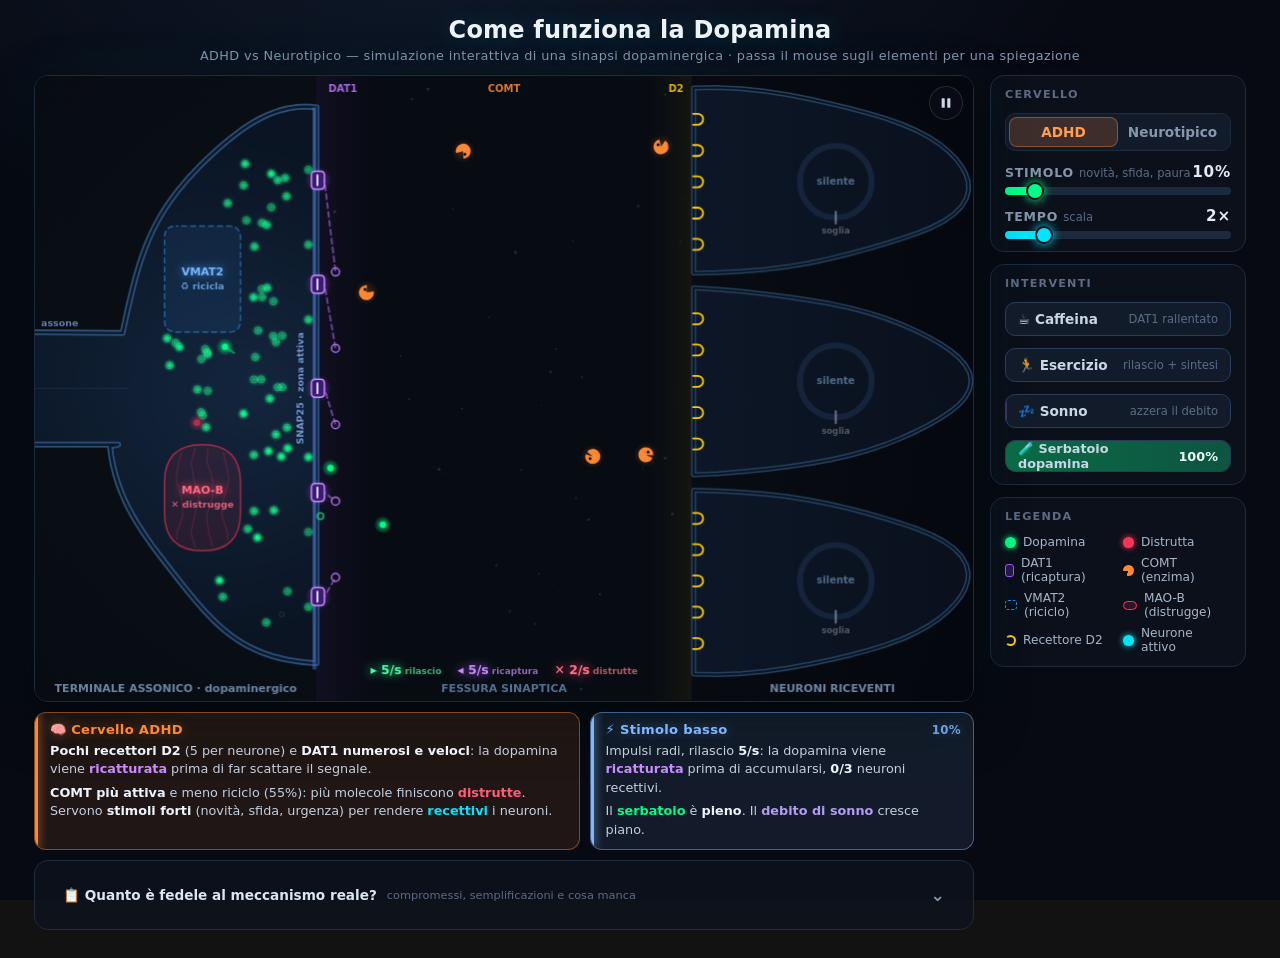
==== commit f379eab6: "v2: visual rewrite, state toasts, tooltips, in-page fidelity notes Same simulation model as v1. New " ====
--- a/come-funziona-la-dopamina.html
+++ b/come-funziona-la-dopamina.html
@@ -5,150 +5,263 @@
 <meta name="viewport" content="width=device-width, initial-scale=1.0">
 <title>Simulazione Dopamina — Cervello ADHD</title>
 <style>
+:root{
+  --bg:#070a12;--panel:#0c121d;--panel-2:#121b2a;--line:#1d2b3e;--line-2:#2a3d57;
+  --text:#d9e3ef;--muted:#8697ad;--dim:#5b6c84;
+  --dopa:#00ff88;--dead:#ff3355;--dat:#aa55ff;--comt:#ff8833;--vmat:#3388dd;--d2:#ffcc00;--active:#00e5ff;
+  --caff:#d2691e;--exer:#3cb371;--sleep:#8e6fd1;
+}
 *,*::before,*::after{box-sizing:border-box;margin:0;padding:0}
-body{background:#0a0a1a;color:#c8d6e5;font-family:'Segoe UI',system-ui,sans-serif;overflow-x:hidden;min-height:100vh;display:flex;flex-direction:column;align-items:center}
-h1{text-align:center;width:100%;max-width:1400px;font-size:1.5rem;font-weight:600;color:#e0e8f0;padding:18px 14px 2px;text-shadow:0 0 20px rgba(0,229,255,0.3)}
-h1 small{font-weight:400;font-size:0.65em;color:#667;display:block;margin-top:3px}
-#app{width:100%;max-width:1400px;display:flex;flex-direction:row;flex-wrap:wrap;align-items:flex-start;justify-content:center;padding:10px 10px 20px;gap:14px}
-#canvas-wrap{position:relative;flex:0 1 820px;max-width:820px;min-width:400px;aspect-ratio:4/3;max-height:75vh;border-radius:12px;overflow:hidden;border:1px solid #1a2a3a;box-shadow:0 0 40px rgba(0,229,255,0.06)}
+html{color-scheme:dark}
+body{background:radial-gradient(1100px 600px at 35% -10%,#0f1a2c 0%,var(--bg) 60%) fixed;color:var(--text);font-family:'Segoe UI',system-ui,-apple-system,sans-serif;min-height:100vh;display:flex;flex-direction:column;align-items:center;overflow-x:hidden}
+header{width:100%;max-width:1400px;padding:16px 16px 4px;text-align:center}
+h1{font-size:1.5rem;font-weight:650;color:#eef3f9;letter-spacing:.2px;text-shadow:0 0 24px rgba(0,229,255,.22)}
+h1 small{display:block;font-size:.8rem;font-weight:400;color:var(--muted);margin-top:4px;letter-spacing:.4px}
+#app{width:100%;max-width:1400px;display:flex;flex-wrap:wrap;justify-content:center;align-items:flex-start;gap:16px;padding:8px 12px 28px}
+#stage{flex:1 1 620px;max-width:min(940px,calc(74vh * 1.5));min-width:300px;display:flex;flex-direction:column;gap:10px}
+#canvas-wrap{position:relative;width:100%;aspect-ratio:3/2;border-radius:14px;overflow:hidden;border:1px solid var(--line);box-shadow:0 18px 50px rgba(0,0,0,.55),0 0 70px rgba(0,229,255,.05)}
 canvas{display:block;width:100%;height:100%;background:#080c14}
-.hud{position:absolute;pointer-events:none}
-#toasts{position:absolute;top:12px;left:12px;display:flex;flex-direction:column;gap:5px;pointer-events:none}
-.toast-item{padding:5px 16px;border-radius:8px;font-size:.9rem;font-weight:700;letter-spacing:.3px;white-space:nowrap;transition:opacity .3s}
-.toast-item.t-signal-on{background:rgba(0,255,136,0.12);border:1px solid #00ff8844;color:#00ff88;text-shadow:0 0 12px rgba(0,255,136,0.5)}
-.toast-item.t-signal-off{background:rgba(255,204,0,0.12);border:1px solid #ffcc0044;color:#ffcc00;text-shadow:0 0 12px rgba(255,204,0,0.4)}
-.toast-item.t-caff{background:rgba(210,105,30,0.15);border:1px solid #D2691E44;color:#D2691E;text-shadow:0 0 12px rgba(210,105,30,0.4)}
-.toast-item.t-exer{background:rgba(34,139,34,0.15);border:1px solid #22882244;color:#44cc44;text-shadow:0 0 12px rgba(34,139,34,0.4)}
-.toast-item.t-sleep{background:rgba(100,60,140,0.15);border:1px solid #6644aa44;color:#9977cc;text-shadow:0 0 12px rgba(100,60,140,0.4)}
-.toast-item.t-depl{background:rgba(255,51,85,0.12);border:1px solid #ff335544;color:#ff3355;text-shadow:0 0 12px rgba(255,51,85,0.5)}
-#sidebar{flex:0 0 220px;display:flex;flex-direction:column;gap:16px;padding:10px 0;justify-content:space-between}
-#controls{display:flex;flex-direction:column;gap:16px;align-items:stretch}
-.ctrl-group{display:flex;flex-direction:column;align-items:stretch;gap:7px}
-.ctrl-group label{font-size:.82rem;color:#667788;text-transform:uppercase;letter-spacing:1px;font-weight:600}
-.ctrl-group .val{font-size:1rem;font-weight:700;color:#aabbcc;text-align:right}
-input[type=range]{-webkit-appearance:none;appearance:none;width:100%;height:12px;background:#1a2a3a;border-radius:6px;outline:none}
-input[type=range]::-webkit-slider-thumb{-webkit-appearance:none;width:20px;height:20px;background:#00e5ff;border-radius:50%;cursor:pointer;box-shadow:0 0 10px rgba(0,229,255,0.5)}
-input[type=range]::-moz-range-thumb{width:20px;height:20px;background:#00e5ff;border-radius:50%;cursor:pointer;border:none}
-#stimulus::-webkit-slider-thumb{background:#00ff88;box-shadow:0 0 10px rgba(0,255,136,0.5)}
-#stimulus::-moz-range-thumb{background:#00ff88}
-.toggle-wrap{display:flex;align-items:center;gap:10px}.toggle-wrap span{font-size:.95rem;font-weight:700}
-.toggle-wrap .t-adhd{color:#ff8833}.toggle-wrap .t-norm{color:#556}
-.switch{position:relative;width:48px;height:26px}.switch input{opacity:0;width:0;height:0}
-.switch .sl{position:absolute;inset:0;background:#ff883344;border-radius:13px;cursor:pointer;transition:background .3s;border:1px solid #ff883355}
-.switch .sl::before{content:'';position:absolute;width:20px;height:20px;left:2px;bottom:2px;background:#ff8833;border-radius:50%;transition:transform .3s,background .3s}
-.switch input:checked+.sl{background:#00e5ff22;border-color:#00e5ff55}
-.switch input:checked+.sl::before{transform:translateX(22px);background:#00e5ff}
-.btn{padding:5px 18px;border:1px solid #2a3a4a;background:#111a24;color:#8899aa;border-radius:8px;font-size:.85rem;font-weight:600;cursor:pointer;transition:all .2s}
-.btn:hover{border-color:#00e5ff55;color:#00e5ff}
-.btn-row{display:flex;gap:10px}
-#legend{display:flex;flex-direction:column;gap:7px;padding:10px 0;border-top:1px solid #1a2a3a}
-#legend .leg-title{font-size:.82rem;color:#556;text-transform:uppercase;letter-spacing:1px;font-weight:600;margin-bottom:2px}
-.leg-item{display:flex;align-items:center;gap:7px;font-size:.85rem;color:#778899}
-.leg-dot{width:12px;height:12px;border-radius:50%;flex-shrink:0}
-#powerups{display:flex;flex-direction:column;gap:6px;margin-top:-6px}
-.pu-btn{position:relative;width:100%;overflow:hidden;text-align:center}
-.pu-fill{position:absolute;top:0;left:0;bottom:0;width:0;background:rgba(210,105,30,0.25);border-radius:7px;transition:width .15s linear;pointer-events:none}
-.pu-fill.pu-ex{background:rgba(34,139,34,0.25)}
-.pu-fill.pu-sleep{background:rgba(100,60,140,0.3)}
-.pu-label{position:relative;z-index:1}
-.serbatoio-btn{padding:5px 18px;border:1px solid #2a3a4a;background:#111a24;border-radius:8px;position:relative;overflow:hidden;text-align:center;color:#8899aa;font-weight:600;cursor:default}
-.pu-fill.pu-serb{background:rgba(0,204,102,0.2)}
-@media(max-width:768px){h1{font-size:1.2rem}#app{flex-direction:column}#sidebar{flex:none;width:100%;flex-direction:row;flex-wrap:wrap;justify-content:center;gap:12px}#canvas-wrap{min-width:auto;width:100%}}
+#btn-pause{position:absolute;top:10px;right:10px;width:34px;height:34px;border-radius:50%;border:1px solid rgba(255,255,255,.12);background:rgba(10,16,28,.6);color:#c8d6e5;cursor:pointer;backdrop-filter:blur(6px);display:flex;align-items:center;justify-content:center;padding:0;transition:all .2s}
+#btn-pause:hover{border-color:rgba(0,229,255,.5);color:var(--active)}
+#btn-pause svg{width:14px;height:14px;fill:currentColor;display:block}
+#btn-pause .ic-play{display:none;margin-left:2px}
+#btn-pause.paused .ic-pause{display:none}
+#btn-pause.paused .ic-play{display:block}
+
+/* ── Toast di stato sotto il canvas ── */
+#toasts{display:flex;flex-wrap:wrap;gap:10px;align-items:stretch}
+.toast{--tc:#8fa3bb;--tc-glow:rgba(143,163,187,.35);position:relative;overflow:hidden;flex:1 1 240px;min-width:200px;border-radius:12px;border:1px solid;padding:9px 12px 10px 15px;animation:tin .28s ease-out;transition:border-color .3s,background .3s}
+.toast[data-key=mode]{flex:1.7 1 300px}
+.toast::before{content:'';position:absolute;left:0;top:0;bottom:0;width:3px;background:var(--tc);box-shadow:0 0 10px var(--tc)}
+.toast.out{animation:tout .22s ease-in forwards}
+.toast .tt{display:flex;justify-content:space-between;align-items:baseline;gap:8px;font-size:.82rem;font-weight:800;letter-spacing:.3px;color:var(--tc);margin-bottom:5px;text-shadow:0 0 12px var(--tc-glow)}
+.toast .tt small{font-weight:700;font-size:.74rem;opacity:.85;font-variant-numeric:tabular-nums;white-space:nowrap}
+.tb{font-size:.8rem;line-height:1.45;color:#c3cfdd}
+.tb p+p{margin-top:5px}
+.tb b{color:#eef4fb;font-weight:700}
+@keyframes tin{from{opacity:0;transform:translateY(6px)}to{opacity:1;transform:none}}
+@keyframes tout{to{opacity:0;transform:translateY(6px)}}
+
+/* ── Tooltip ── */
+#tip{--tc:#8fa3bb;--tc-glow:rgba(143,163,187,.35);position:fixed;left:0;top:0;z-index:50;max-width:330px;pointer-events:none;opacity:0;transform:translateY(4px);transition:opacity .12s,transform .12s;border-radius:11px;border:1px solid;padding:9px 12px 10px 14px;background:rgba(9,14,24,.96);box-shadow:0 10px 30px rgba(0,0,0,.6),0 0 24px var(--tc-glow);backdrop-filter:blur(8px)}
+#tip::before{content:'';position:absolute;left:0;top:10px;bottom:10px;width:3px;border-radius:2px;background:var(--tc);box-shadow:0 0 8px var(--tc)}
+#tip.show{opacity:1;transform:none}
+#tip .tt{font-size:.8rem;font-weight:800;color:var(--tc);margin-bottom:4px;letter-spacing:.3px;text-shadow:0 0 12px var(--tc-glow)}
+#tip .tb{font-size:.78rem}
+[data-tip]{cursor:help}
+button[data-tip],.seg button[data-tip]{cursor:pointer}
+
+/* parole chiave colorate nei testi */
+i[class^="c-"]{font-style:normal;font-weight:700}
+.c-dopa{color:#00ff88}.c-dead{color:#ff5c7a}.c-dat{color:#c98cff}.c-comt{color:#ffa060}.c-vmat{color:#7ab8ff}.c-d2{color:#ffd54a}.c-act{color:#00e5ff}.c-adhd{color:#ff9d55}.c-norm{color:#00e5ff}.c-caff{color:#f0a060}.c-exer{color:#5fd68f}.c-sleep{color:#b39cf0}
+
+/* ── Report di fedeltà ── */
+.report{padding:0}
+.report summary{cursor:pointer;padding:12px 14px;font-weight:700;font-size:.85rem;color:#dbe6f3;list-style:none;display:flex;align-items:center;gap:10px}
+.report summary::-webkit-details-marker{display:none}
+.report summary small{color:var(--dim);font-weight:500;flex:1}
+.report summary::after{content:'⌄';font-size:1.1rem;color:var(--muted);transition:transform .2s}
+.report[open] summary::after{transform:rotate(180deg)}
+.rep-body{padding:0 14px 14px;display:flex;flex-direction:column;gap:10px;font-size:.8rem;line-height:1.45;color:#c3cfdd}
+.rep-body h3{font-size:.72rem;text-transform:uppercase;letter-spacing:1.1px;color:var(--dim);margin-top:4px}
+.rep-body b{color:#eef4fb}
+.rep-scroll{overflow-x:auto}
+.rep-body table{width:100%;min-width:640px;border-collapse:collapse}
+.rep-body th,.rep-body td{padding:7px 8px;border-top:1px solid var(--line);vertical-align:top;text-align:left}
+.rep-body th{font-size:.68rem;text-transform:uppercase;letter-spacing:.8px;color:var(--dim);border-top:0}
+.rep-body th:nth-child(1){width:15%}.rep-body th:nth-child(2){width:27%}.rep-body th:nth-child(3){width:44%}.rep-body th:nth-child(4){width:14%}
+.rep-body td:first-child{font-weight:700;color:#e6eef8;white-space:nowrap}
+.fid{font-family:ui-monospace,Consolas,monospace;letter-spacing:1px;white-space:nowrap}
+.f4{color:#00ff88}.f3{color:#9be36f}.f2{color:#ffcc00}.f1{color:#ff5c7a}
+.rep-body ul{padding-left:18px}
+.rep-body li+li{margin-top:3px}
+
+/* ── Sidebar ── */
+#sidebar{flex:0 0 256px;display:flex;flex-direction:column;gap:12px}
+.card{background:rgba(12,18,29,.75);border:1px solid var(--line);border-radius:14px;padding:12px 14px;display:flex;flex-direction:column;gap:12px}
+.card h2{font-size:.7rem;text-transform:uppercase;letter-spacing:1.2px;color:var(--dim);font-weight:700}
+.seg{display:flex;background:var(--panel-2);border:1px solid var(--line);border-radius:10px;padding:3px}
+.seg button{flex:1;padding:7px 0;border:0;background:transparent;color:var(--muted);font-weight:700;font-size:.85rem;font-family:inherit;border-radius:8px;cursor:pointer;transition:all .2s}
+.seg button.adhd.is-on{background:rgba(255,136,51,.18);color:#ff9d55;box-shadow:inset 0 0 0 1px rgba(255,136,51,.4)}
+.seg button.norm.is-on{background:rgba(0,229,255,.13);color:var(--active);box-shadow:inset 0 0 0 1px rgba(0,229,255,.4)}
+.ctrl{display:flex;flex-direction:column;gap:6px}
+.ctrl .lbl{display:flex;justify-content:space-between;align-items:baseline;font-size:.78rem;color:var(--muted);font-weight:600;text-transform:uppercase;letter-spacing:.8px}
+.ctrl .lbl small{text-transform:none;letter-spacing:0;font-weight:400;color:var(--dim);font-size:.72rem}
+.ctrl .val{font-size:.95rem;font-weight:700;color:#e2ebf5;font-variant-numeric:tabular-nums}
+input[type=range]{-webkit-appearance:none;appearance:none;width:100%;height:8px;border-radius:4px;outline:none;--pct:10%;--accent:var(--dopa);background:linear-gradient(90deg,var(--accent) var(--pct),#1b2a3c var(--pct));cursor:pointer}
+input[type=range]::-webkit-slider-thumb{-webkit-appearance:none;width:18px;height:18px;border-radius:50%;background:var(--accent);border:2px solid #0b1220;box-shadow:0 0 10px var(--accent);cursor:pointer}
+input[type=range]::-moz-range-thumb{width:18px;height:18px;border-radius:50%;background:var(--accent);border:2px solid #0b1220;cursor:pointer}
+#speed{--accent:var(--active)}
+.pu{position:relative;overflow:hidden;width:100%;padding:8px 12px;border:1px solid var(--line-2);border-radius:10px;background:var(--panel-2);color:#c9d6e5;font-weight:600;font-size:.85rem;font-family:inherit;cursor:pointer;text-align:left;transition:border-color .2s,color .2s}
+.pu:hover{border-color:rgba(0,229,255,.45);color:#fff}
+.pu .fill{position:absolute;inset:0;width:0;border-radius:9px;transition:width .15s linear;pointer-events:none}
+.pu .fill.caff{background:rgba(210,105,30,.28)}.pu .fill.exer{background:rgba(60,179,113,.28)}.pu .fill.sleep{background:rgba(142,111,209,.3)}
+.pu .in{position:relative;display:flex;justify-content:space-between;align-items:center;gap:8px}
+.pu .in small{color:var(--dim);font-weight:500;font-size:.72rem}
+.meter{position:relative;height:32px;border:1px solid var(--line-2);border-radius:10px;background:var(--panel-2);overflow:hidden}
+.meter .fill{position:absolute;inset:0;width:100%;background:linear-gradient(90deg,rgba(0,204,102,.45),rgba(0,255,136,.25));transition:width .2s linear}
+.meter .in{position:relative;height:100%;display:flex;align-items:center;justify-content:space-between;padding:0 12px;font-size:.8rem;font-weight:600;color:#c9d6e5}
+.meter .in b{font-variant-numeric:tabular-nums;color:#e9fff3}
+.legend{display:grid;grid-template-columns:1fr 1fr;gap:7px 10px}
+.leg{display:flex;align-items:center;gap:7px;font-size:.76rem;color:#a6b6c9}
+.dot{width:11px;height:11px;border-radius:50%;flex-shrink:0;box-shadow:0 0 6px currentColor}
+.gl-dat{width:9px;height:13px;border-radius:3px;background:#2a1650;border:1.5px solid var(--dat);flex-shrink:0}
+.gl-vmat{width:12px;height:10px;border-radius:3px;border:1.5px dashed var(--vmat);flex-shrink:0}
+.gl-mao{width:14px;height:9px;border-radius:5px;border:1.5px solid var(--dead);background:rgba(255,51,85,.15);flex-shrink:0}
+.gl-d2{width:11px;height:11px;border-radius:50%;border:2px solid var(--d2);border-left-color:transparent;flex-shrink:0}
+.gl-comt{width:11px;height:11px;border-radius:50%;background:conic-gradient(from 200deg,transparent 0 60deg,var(--comt) 60deg 360deg);flex-shrink:0}
+@media(max-width:900px){#sidebar{flex:1 1 100%;flex-direction:row;flex-wrap:wrap}#sidebar .card{flex:1 1 240px}}
 </style>
 </head>
 <body>
-<h1>Come funziona la Dopamina<small>ADHD vs Neurotipico — simulazione interattiva</small></h1>
+<header><h1>Come funziona la Dopamina<small>ADHD vs Neurotipico — simulazione interattiva di una sinapsi dopaminergica · passa il mouse sugli elementi per una spiegazione</small></h1></header>
 <div id="app">
-  <div id="canvas-wrap">
-    <canvas id="c"></canvas>
+  <div id="stage">
+    <div id="canvas-wrap">
+      <canvas id="c"></canvas>
+      <button id="btn-pause" data-tip="pause" title="Pausa / riprendi (barra spaziatrice)"><svg class="ic-pause" viewBox="0 0 16 16"><rect x="3" y="2.5" width="3.6" height="11" rx="1"/><rect x="9.4" y="2.5" width="3.6" height="11" rx="1"/></svg><svg class="ic-play" viewBox="0 0 16 16"><path d="M4.2 2.6v10.8L13.4 8z"/></svg></button>
+    </div>
     <div id="toasts"></div>
-    <div id="btn-pause" class="hud" style="top:30px;left:50%;transform:translateX(-50%);cursor:pointer;pointer-events:auto;font-size:1.8rem;color:rgba(200,220,240,0.15);user-select:none;transition:color .2s" onmouseenter="this.style.color='rgba(200,220,240,0.4)'" onmouseleave="this.style.color='rgba(200,220,240,0.15)'">⏸</div>
+    <details class="card report" id="report">
+      <summary>📋 Quanto è fedele al meccanismo reale? <small>compromessi, semplificazioni e cosa manca</small></summary>
+      <div class="rep-body">
+        <p><b>Verdetto:</b> il flusso a grandi linee è fedele. Impulsi → fusione delle vescicole → fessura → recettori, con <i class="c-dat">ricaptazione</i>, <i class="c-vmat">riciclo</i> e <i class="c-dead">degradazione</i> come destini alternativi della stessa molecola, e le differenze ADHD (meno D2, più ricaptazione) sono le ipotesi classiche della letteratura. I tre punti da correggere se vuoi più rigore: la <b>caffeina</b> (meccanismo sbagliato, direzione giusta), la <b>COMT</b> (posizione e peso) e l'etichetta <b>MAO-B</b>. Tutto è rallentato di circa 100 volte per essere visibile.</p>
+        <div class="rep-scroll"><table>
+          <tr><th>Elemento</th><th>Nella simulazione</th><th>Nella realtà</th><th>Fedeltà</th></tr>
+          <tr><td>Impulsi → rilascio<br><small>SNAP25</small></td><td>Lo stimolo regola la frequenza degli impulsi e delle fusioni. A stimolo zero non c'è rilascio.</td><td>I neuroni dopaminergici scaricano in modo <b>tonico</b> (~4 Hz, dopamina di fondo sempre presente) e <b>fasico</b> (raffiche 15–30 Hz per novità e ricompense inattese). La fusione richiede ingresso di Ca²⁺ e il complesso SNARE (SNAP-25, sintaxina, sinaptobrevina).</td><td><span class="fid f3">●●●○</span> manca il tono di fondo</td></tr>
+          <tr><td>Vescicole e serbatoio</td><td>100 unità, ogni rilascio ne consuma 0,05, sintesi lenta e costante, "esaurimento" sotto il 15%.</td><td>Esistono un pool pronto al rilascio e uno di riserva; la sintesi (tirosina → L-DOPA → dopamina, tirosina-idrossilasi come tappa limitante) si adatta alla domanda. Con stimolazione intensa il pool pronto si svuota in secondi (<b>depressione sinaptica</b>) e si ricarica in secondi–minuti; un esaurimento globale richiede farmaci (reserpina, AMPT).</td><td><span class="fid f2">●●○○</span> esagerazione didattica utile</td></tr>
+          <tr><td>DAT1<br><small>gene SLC6A3</small></td><td>Pompe sulla membrana che catturano quasi tutto (94% ADHD, 78% neurotipico), più numerose e veloci in ADHD.</td><td>Il DAT è il principale meccanismo di rimozione <b>nello striato</b>; nella corteccia prefrontale conta di più il trasportatore della noradrenalina (NET). Il legame con l'ADHD (allele 10R di DAT1) è statisticamente debole e gli studi PET sulla densità del DAT sono discordanti, in parte per effetto dei farmaci assunti in precedenza. Il metilfenidato blocca il DAT.</td><td><span class="fid f3">●●●○</span> ipotesi plausibile mostrata come certa</td></tr>
+          <tr><td>COMT</td><td>Enzima libero nella fessura che distrugge ciò che tocca, più attivo in ADHD (Val158).</td><td>La COMT è per lo più <b>intracellulare</b> (neuroni postsinaptici e glia): pesa poco nello striato e molto nella corteccia prefrontale, dove il DAT scarseggia. La variante Val158 accelera l'enzima e abbassa la dopamina prefrontale, ma l'associazione con l'ADHD è debole.</td><td><span class="fid f2">●●○○</span> metafora visiva, posizione sbagliata</td></tr>
+          <tr><td>MAO-B</td><td>Distrugge nel terminale la dopamina non riciclata.</td><td>Nel terminale dopaminergico l'enzima prevalente è la <b>MAO-A</b>; la MAO-B sta soprattutto nella glia. Entrambe sulla membrana esterna dei mitocondri (giusto). Gli inibitori della MAO-B (selegilina, rasagilina) alzano la dopamina nel Parkinson.</td><td><span class="fid f2">●●○○</span> andrebbe chiamata MAO (A/B)</td></tr>
+          <tr><td>VMAT2</td><td>Riconfeziona il 55–75% della dopamina ricatturata nelle vescicole.</td><td>VMAT2 impacchetta nelle vescicole sia la dopamina appena sintetizzata sia quella ricatturata, proteggendola dalla MAO. Le percentuali sono inventate, il ruolo è corretto.</td><td><span class="fid f4">●●●●</span></td></tr>
+          <tr><td>Recettori D2 e "recettivo"</td><td>Tasche postsinaptiche; ogni legame aggiunge segnale a un integratore con emivita 0,6 s; sopra la soglia il neurone è recettivo. In ADHD 5 recettori invece di 12.</td><td>La dopamina è un <b>modulatore</b>, non eccita direttamente: D2 (e D1, assente qui) sono recettori accoppiati a proteine G che cambiano la sensibilità del neurone agli altri input su scale di 100 ms–secondi. "Recettivo" è quindi una parola azzeccata. Studi PET mostrano minore disponibilità di D2/D3 nello striato di adulti ADHD (Volkow 2009). Manca l'<b>autorecettore D2 presinaptico</b>, che frena il rilascio quando la dopamina è alta.</td><td><span class="fid f3">●●●○</span></td></tr>
+          <tr><td>Caffeina</td><td>Rallenta i DAT1 (blocco dell'85%).</td><td>È un <b>antagonista dei recettori dell'adenosina A2A</b>: negli eteromeri A2A–D2 dello striato aumenta l'affinità e il segnale dei D2 e alza un po' il rilascio. Non tocca il DAT: il blocco del DAT è il meccanismo del <b>metilfenidato</b>.</td><td><span class="fid f1">●○○○</span> direzione giusta, meccanismo sbagliato</td></tr>
+          <tr><td>Esercizio</td><td>Rilascio dolce a basso costo e sintesi accelerata per 12 s.</td><td>L'esercizio acuto aumenta rilascio e sintesi (tirosina-idrossilasi); l'allenamento cronico aumenta la disponibilità di D2. Scala reale: minuti–ore.</td><td><span class="fid f3">●●●○</span></td></tr>
+          <tr><td>Sonno e debito</td><td>Il debito cresce con lo stimolo, alza la soglia, accorcia il segnale, indebolisce la caffeina; "Sonno" azzera tutto.</td><td>La privazione di sonno riduce la disponibilità di D2/D3 nello striato (Volkow 2012) e accumula <b>adenosina</b>, cioè proprio il bersaglio della caffeina. Il debito cresce con le ore di veglia, non con lo stimolo.</td><td><span class="fid f2">●●○○</span> metafora accettabile</td></tr>
+          <tr><td>Tempi</td><td>Una molecola vive fino a 2 s nella fessura.</td><td>Nello striato la dopamina extracellulare viene rimossa in decine di millisecondi.</td><td><span class="fid f3">●●●○</span> rallentamento voluto</td></tr>
+        </table></div>
+        <h3>Non modellato (in ordine di utilità didattica)</h3>
+        <ul>
+          <li><b>Autorecettori D2 presinaptici</b>: il feedback che spiega perché la stimolazione continua si auto-limita. Sarebbe la prima cosa da aggiungere.</li>
+          <li><b>Scarica tonica di fondo</b> e distinzione tonico/fasico: il "segnale" reale è la variazione rispetto al fondo.</li>
+          <li><b>Recettori D1</b> (via diretta) accanto ai D2 (via indiretta).</li>
+          <li><b>Noradrenalina e NET</b>, cruciali nella corteccia prefrontale e bersaglio di atomoxetina e guanfacina.</li>
+          <li><b>Glia</b> (ricaptazione e degradazione extra-neuronale) e <b>eterogeneità dell'ADHD</b> (striato vs corteccia prefrontale, sottotipi).</li>
+        </ul>
+      </div>
+    </details>
   </div>
-  <div id="sidebar">
-    <div id="controls">
-      <div class="ctrl-group"><div class="toggle-wrap"><span class="t-adhd">ADHD</span><label class="switch"><input type="checkbox" id="mode-tog"><span class="sl"></span></label><span class="t-norm">Neurotipico</span></div></div>
-      <div class="ctrl-group"><label>Stimolo <span style="font-weight:400;font-size:.7rem;color:#556">(Novità, Sfida, Paura)</span></label><input type="range" id="stimulus" min="0" max="100" value="10"><span class="val" id="stim-val">10%</span></div>
-      <div class="ctrl-group"><label>Tempo <span style="font-weight:400;font-size:.7rem;color:#556">(Scala)</span></label><input type="range" id="speed" min="1" max="8" value="2" step="0.5"><span class="val" id="speed-val">2&times;</span></div>
-      <div class="btn-row">
-      </div>
-      <div id="powerups">
-        <button class="btn pu-btn" id="btn-caffeine"><span class="pu-fill" id="caff-fill"></span><span class="pu-label">☕ Caffeina</span></button>
-        <button class="btn pu-btn" id="btn-exercise"><span class="pu-fill pu-ex" id="exer-fill"></span><span class="pu-label">🏃 Esercizio</span></button>
-        <button class="btn pu-btn" id="btn-reset"><span class="pu-fill pu-sleep" id="sleep-fill"></span><span class="pu-label">💤 Sonno</span></button>
-        <div class="pu-btn serbatoio-btn">
-          <span class="pu-fill pu-serb" id="serbatoio-fill"></span>
-          <span class="pu-label" style="font-size:.8rem">🧪 Serbatoio dopamina <b id="serbatoio-pct">100%</b></span>
-        </div>
+  <aside id="sidebar">
+    <div class="card">
+      <h2>Cervello</h2>
+      <div class="seg" id="mode-seg"><button class="adhd is-on" data-mode="adhd" data-tip="mode-adhd">ADHD</button><button class="norm" data-mode="normal" data-tip="mode-normal">Neurotipico</button></div>
+      <div class="ctrl"><div class="lbl" data-tip="stimulus"><span>Stimolo <small>novità, sfida, paura</small></span><span class="val" id="stim-val">10%</span></div><input type="range" id="stimulus" min="0" max="100" value="10"></div>
+      <div class="ctrl"><div class="lbl" data-tip="speed"><span>Tempo <small>scala</small></span><span class="val" id="speed-val">2×</span></div><input type="range" id="speed" min="1" max="8" value="2" step="0.5"></div>
+    </div>
+    <div class="card">
+      <h2>Interventi</h2>
+      <button class="pu" id="btn-caffeine" data-tip="caffeine"><span class="fill caff" id="caff-fill"></span><span class="in"><span>☕ Caffeina</span><small>DAT1 rallentato</small></span></button>
+      <button class="pu" id="btn-exercise" data-tip="exercise"><span class="fill exer" id="exer-fill"></span><span class="in"><span>🏃 Esercizio</span><small>rilascio + sintesi</small></span></button>
+      <button class="pu" id="btn-reset" data-tip="sleep"><span class="fill sleep" id="sleep-fill"></span><span class="in"><span>💤 Sonno</span><small>azzera il debito</small></span></button>
+      <div class="meter" data-tip="serbatoio"><span class="fill" id="serbatoio-fill"></span><span class="in"><span>🧪 Serbatoio dopamina</span><b id="serbatoio-pct">100%</b></span></div>
+    </div>
+    <div class="card">
+      <h2>Legenda</h2>
+      <div class="legend">
+        <div class="leg" data-tip="particle"><span class="dot" style="background:#00ff88;color:#00ff88"></span>Dopamina</div>
+        <div class="leg" data-tip="dead"><span class="dot" style="background:#ff3355;color:#ff3355"></span>Distrutta</div>
+        <div class="leg" data-tip="dat1"><span class="gl-dat"></span>DAT1 (ricaptura)</div>
+        <div class="leg" data-tip="comt"><span class="gl-comt"></span>COMT (enzima)</div>
+        <div class="leg" data-tip="vmat2"><span class="gl-vmat"></span>VMAT2 (riciclo)</div>
+        <div class="leg" data-tip="maob"><span class="gl-mao"></span>MAO-B (distrugge)</div>
+        <div class="leg" data-tip="d2"><span class="gl-d2"></span>Recettore D2</div>
+        <div class="leg" data-tip="post"><span class="dot" style="background:#00e5ff;color:#00e5ff"></span>Neurone attivo</div>
       </div>
     </div>
-    <div id="legend">
-      <div class="leg-title">Legenda</div>
-      <div class="leg-item"><div class="leg-dot" style="background:#00ff88"></div>Dopamina</div>
-      <div class="leg-item"><div class="leg-dot" style="background:#ff3355"></div>Dopamina distrutta</div>
-      <div class="leg-item"><div class="leg-dot" style="background:#aa55ff"></div>DAT1 (membrana)</div>
-      <div class="leg-item"><div class="leg-dot" style="background:#ff8833"></div>COMT (enzima)</div>
-      <div class="leg-item"><div class="leg-dot" style="background:#3388dd"></div>VMAT2 (riciclo)</div>
-      <div class="leg-item"><div class="leg-dot" style="background:#ff3355"></div>MAO-B (distruzione)</div>
-      <div class="leg-item"><div class="leg-dot" style="background:#ffcc00;border-radius:3px;width:14px;height:8px"></div>Recettore D2</div>
-    </div>
-  </div>
+  </aside>
 </div>
+<div id="tip"></div>
 <script>
+'use strict';
+// ───────────────────────── Parametri del modello (invariati) ─────────────────────────
 const MODES={
-  adhd:  {d2Count:5, dat1Speed:2.0,dat1Count:5,comtRate:0.04,vmat2Ratio:0.55,snap25Eff:1.0,label:'ADHD'},
+  adhd:  {d2Count:5, dat1Speed:2.0,dat1Count:5,comtRate:0.04, vmat2Ratio:0.55,snap25Eff:1.0,label:'ADHD'},
   normal:{d2Count:12,dat1Speed:0.7,dat1Count:3,comtRate:0.015,vmat2Ratio:0.75,snap25Eff:1.0,label:'Neurotipico'}
 };
 const MAX_VES=100,MAX_P=500,BIND_DIST=22;
 const ACT_THRESHOLD=0.8,SIGNAL_PER_BIND=0.5,SIGNAL_HALF_LIFE=0.6;
-
-let mode='adhd',stimulus=0.1,speedMul=2,paused=false;
+const CAFF_DUR=25,EXER_DUR=12;
+const C={dopa:'#00ff88',dead:'#ff3355',dat:'#aa55ff',comt:'#ff8833',vmat:'#3388dd',d2:'#ffcc00',active:'#00e5ff',ap:'#ffe27a',snap:'#7aa8ff',cleft:'#8fa3bb',adhd:'#ff8833',caff:'#e07a2f',exer:'#3cb371',sleep:'#8e6fd1',stimLow:'#7fb8ff',stimHigh:'#ffb347'};
+
+let mode='adhd',stimulus=0.10,speedMul=2,paused=false;
 let vesCount=MAX_VES,vesicles=[],particles=[],receptors=[],postNeurons=[],dat1s=[],comts=[];
 let stats={recycled:0,maob:0,comt:0,total:0,binds:0};
-let W,H,dpr,PRE={},CLEFT={},POST={},SNAP={},VMAT_Z={},MAO_Z={};
-// Precomputed dendrite paths (no flicker)
-let preDendrites=[], postDendrites=[];
-
-const canvas=document.getElementById('c'),ctx=canvas.getContext('2d');
-
+let W=0,H=0,dpr=1,ready=false,PRE={},CLEFT={},POST={},SNAP={},VMAT_Z={},MAO_Z={},TERM={};
+let caffeineTimer=0,caffeineActive=false,exerciseTimer=0,exerciseActive=false,sleepDebt=0,sleepToastTimer=0;
+let rateWindow=0,rateRelCount=0,rateReabCount=0,rateDeadCount=0,displayRelRate=0,displayReabRate=0,displayDeadRate=0;
+let relAccum=0,lastT=0,now=0,lastVes=MAX_VES,vesTrend=0;   // vesTrend: variazione del serbatoio in %/s
+// Effetti visivi (non influenzano il modello)
+let pops=[],pulses=[],apPulses=[],motes=[],apAccum=0;
+
+const canvas=document.getElementById('c'),ctx=canvas.getContext('2d'),wrap=document.getElementById('canvas-wrap');
+const trail=document.createElement('canvas'),tctx=trail.getContext('2d');   // buffer a persistenza per le scie
+const $=id=>document.getElementById(id);
+const wall=()=>performance.now()/1000;
+
+// ───────────────────────── Geometria ─────────────────────────
 function resize(){
-  const r=document.getElementById('canvas-wrap').getBoundingClientRect();
-  dpr=window.devicePixelRatio||1;W=r.width;H=r.height;
-  canvas.width=W*dpr;canvas.height=H*dpr;
+  const r=wrap.getBoundingClientRect();
+  if(r.width<50||r.height<50){ready=false;return;}   // layout non pronto: riprova al frame successivo
+  dpr=Math.min(2,window.devicePixelRatio||1);W=r.width;H=r.height;
+  canvas.width=Math.round(W*dpr);canvas.height=Math.round(H*dpr);
   ctx.setTransform(dpr,0,0,dpr,0,0);
-  // Layout: PRE neuron | CLEFT | dendrites+gap | POST neurons (cropped tighter on right)
+  trail.width=canvas.width;trail.height=canvas.height;tctx.setTransform(dpr,0,0,dpr,0,0);tctx.clearRect(0,0,W,H);
   PRE={x:0,y:0,w:W*.30,h:H};
   CLEFT={x:PRE.w,y:0,w:W*.40,h:H};
-  // POST neurons close to receptor line, small gap for dendrites
   const dendGap=W*.05;
   POST={x:PRE.w+CLEFT.w+dendGap,y:0,w:W-PRE.w-CLEFT.w-dendGap-2,h:H};
   SNAP={x:PRE.w-2,y:H*.05,w:10,h:H*.90};
-  // VMAT2 and MAO-B zones must be INSIDE the neuron body
-  // Neuron center is at PRE.w*0.48, rBase ~= min(PRE.w*0.40, H*0.42)
-  const nCx=PRE.w*.48, nCy=H*.5, rEst=Math.min(PRE.w*.38,H*.38);
-  const zoneW=rEst*.9, zoneH=rEst*.45;
-  VMAT_Z={x:nCx-zoneW/2, y:nCy-rEst*.65, w:zoneW, h:zoneH};
-  MAO_Z={x:nCx-zoneW/2, y:nCy+rEst*.25, w:zoneW, h:zoneH};
-  rebuildAll();
-  buildDendrites();
+  // Terminale assonico: forma a "D" con la faccia piatta sulla membrana presinaptica (x = PRE.w)
+  const cy=H*.5,yTop=H*.06,yBot=H*.94;
+  TERM={cx:PRE.w,cy,rx:PRE.w*.72,ry:(yBot-yTop)/2,yTop,yBot,axonR:H*.09};
+  TERM.thJ=Math.asin(TERM.axonR/TERM.ry);
+  TERM.xJ=PRE.w-TERM.rx*Math.cos(TERM.thJ);
+  VMAT_Z={x:PRE.w*.46,y:H*.24,w:PRE.w*.27,h:H*.17};
+  MAO_Z={x:PRE.w*.46,y:H*.59,w:PRE.w*.27,h:H*.17};
+  spriteCache.clear();
+  rebuildAll();buildMotes();
+  ready=true;
 }
 
 function rebuildAll(){
+  const {cy,rx,ry}=TERM;
+  const inside=(x,y,m)=>{const u=(PRE.w-x)/rx,v=(y-cy)/ry;return x<PRE.w-3&&u*u+v*v<=m;};
+  const inRect=(x,y,R,pad)=>x>R.x-pad&&x<R.x+R.w+pad&&y>R.y-pad&&y<R.y+R.h+pad;
   vesicles=[];
-  // Vesicles in the middle band between VMAT2 and MAO-B
-  const va={x:VMAT_Z.x,y:VMAT_Z.y+VMAT_Z.h+5,w:VMAT_Z.w,h:MAO_Z.y-VMAT_Z.y-VMAT_Z.h-10};
-  for(let i=0;i<50;i++)vesicles.push({x:va.x+Math.random()*va.w,y:va.y+Math.random()*va.h,ph:Math.random()*6.28});
-  postNeurons=[];const nC=3,gap=14,nH=(H-gap*(nC+1))/nC;
-  for(let i=0;i<nC;i++)postNeurons.push({x:POST.x,y:gap+i*(nH+gap),w:POST.w,h:nH,signal:0,glow:0,active:false});
+  // Vescicole "docked" sulla zona attiva (si svuotano per ultime)
+  const dockY=[.15,.27,.39,.61,.73,.85];
+  for(const f of dockY)vesicles.push({x:PRE.w-8,y:H*f,ph:Math.random()*6.28,dock:true});
+  let guard=0;
+  while(vesicles.length<dockY.length+56&&guard++<5000){
+    const x=PRE.w*(.42+Math.random()*.48),y=H*(.12+Math.random()*.76);
+    if(!inside(x,y,.80))continue;
+    if(inRect(x,y,VMAT_Z,6)||inRect(x,y,MAO_Z,6))continue;
+    if(x<PRE.w*.62&&Math.abs(y-cy)>H*.10)continue;
+    vesicles.push({x,y,ph:Math.random()*6.28,dock:false});
+  }
+  postNeurons=[];
+  const nC=3,gap=12,top=12,bottom=H-26,nH=(bottom-top-gap*(nC-1))/nC;
+  for(let i=0;i<nC;i++)postNeurons.push({x:POST.x,y:top+i*(nH+gap),w:POST.w,h:nH,signal:0,glow:0,active:false});
   rebuildReceptors();rebuildDat1();
-  comts=[];for(let i=0;i<5;i++)comts.push({x:CLEFT.x+8+Math.random()*(CLEFT.w-16),y:20+Math.random()*(H-40),vx:(Math.random()-.5)*.8,vy:(Math.random()-.5)*.8});
+  comts=[];for(let i=0;i<5;i++)comts.push({x:CLEFT.x+30+Math.random()*(CLEFT.w-60),y:30+Math.random()*(H-60),vx:(Math.random()-.5)*.8,vy:(Math.random()-.5)*.8,chomp:Math.random()*6.28});
+  pops=[];pulses=[];apPulses=[];
 }
 
 function rebuildReceptors(){
   const cfg=MODES[mode];receptors=[];
-  // Receptors sit at the cleft right edge (where dendrites meet cleft)
   const recX=CLEFT.x+CLEFT.w+4;
-  postNeurons.forEach((n,ni)=>{const c=cfg.d2Count,sp=n.h/(c+1);
-    for(let j=0;j<c;j++)receptors.push({x:recX,y:n.y+sp*(j+1),ni,occupied:false,particle:null,timer:0,cooldown:0});
+  postNeurons.forEach((n,ni)=>{const c=cfg.d2Count,sp=n.h/(c+1),sc=Math.min(1,sp/12);   // sc: scala del glifo su schermi piccoli
+    for(let j=0;j<c;j++)receptors.push({x:recX,y:n.y+sp*(j+1),ni,sc,occupied:false,particle:null,timer:0,cooldown:0});
   });
 }
 
@@ -157,111 +270,72 @@
   for(let i=0;i<cfg.dat1Count;i++)dat1s.push({x:PRE.w+2,y:sp*(i+1),state:'idle',target:null,arm:0,timer:0});
 }
 
-function buildDendrites(){
-  // Precompute stable dendrite paths for presynaptic neuron (no random per frame = no flicker)
-  preDendrites=[];
-  const cx=PRE.w*.48,cy=H*.5,rBase=Math.min(PRE.w*.40,H*.42);
-  // Only left-side dendrites (away from cleft)
-  const dendDefs=[
-    {sx:cx-rBase*.9,sy:cy-rBase*.5,dx:-1,dy:-.8,depth:3,len:rBase*.4},
-    {sx:cx-rBase*.85,sy:cy+rBase*.55,dx:-1,dy:.7,depth:3,len:rBase*.35},
-  ];
-  for(const d of dendDefs){
-    const segs=[];
-    buildDendPath(segs,d.sx,d.sy,d.dx,d.dy,d.depth,d.len);
-    preDendrites.push(segs);
-  }
-
-  // Precompute dendrite paths: from neuron left edge TO receptor line
-  postDendrites=[];
-  const recX=CLEFT.x+CLEFT.w+4; // where receptors sit
-  for(let i=0;i<postNeurons.length;i++){
-    const n=postNeurons[i];
-    const ncx=n.x+n.w*.5,ncy=n.y+n.h*.5,nRadius=Math.min(n.w*.44,n.h*.40),nrx=nRadius,nry=nRadius;
-    const segs=[];
-    const dCount=4;
-    for(let j=0;j<dCount;j++){
-      // Start: left edge of neuron body
-      const frac=(j+0.5)/dCount;
-      const angle=Math.PI*0.6+Math.PI*0.8*frac; // left hemisphere of the ellipse
-      const startX=ncx+Math.cos(angle)*nrx;
-      const startY=ncy+Math.sin(angle)*nry;
-      // End: receptor line at matching Y
-      const endX=recX;
-      const endY=startY+(Math.random()-.5)*10;
-      // Control point for a gentle curve
-      const midX=(startX+endX)/2;
-      const midY=(startY+endY)/2+(Math.random()-.5)*15;
-      segs.push({sx:startX,sy:startY,cpx:midX,cpy:midY,ex:endX,ey:endY});
-    }
-    postDendrites.push(segs);
-  }
-}
-
-function buildDendPath(segs,sx,sy,dx,dy,depth,len){
-  if(depth<=0||len<8)return;
-  const ex=sx+dx*len+Math.sin(sy*.1)*len*.15;
-  const ey=sy+dy*len+Math.cos(sx*.1)*len*.15;
-  const cpx=sx+dx*len*.5+(Math.sin(sx+sy))*10;
-  const cpy=sy+dy*len*.5+(Math.cos(sx-sy))*10;
-  segs.push({sx,sy,cpx,cpy,ex,ey,w:Math.max(1,depth*.8),spine:depth<=2});
-  buildDendPath(segs,ex,ey,dx-.3+Math.sin(ey)*.3,dy-.3+Math.cos(ex)*.3,depth-1,len*.6);
-  if(Math.sin(sx*sy)>-0.2) buildDendPath(segs,ex,ey,dx+.5-Math.sin(sy)*.5,dy+.5-Math.cos(sx)*.5,depth-1,len*.5);
-}
+function buildMotes(){
+  motes=[];
+  for(let i=0;i<34;i++)motes.push({x:CLEFT.x+Math.random()*CLEFT.w,y:Math.random()*H,vx:(Math.random()-.5)*6,vy:(Math.random()-.5)*6,r:.6+Math.random()*1.1,a:.08+Math.random()*.14});
+}
+
+// Punto di arrivo della ricaptazione: dentro il terminale, verso l'asse (evita di uscire dalla cellula ai bordi)
+function reuptakeTarget(y){return {x:PRE.w*.62,y:TERM.cy+(y-TERM.cy)*.5};}
+function fx(x,y,color,r0,r1,dur){if(pops.length<120)pops.push({x,y,age:0,color,r0,r1,dur});}
 
 function spawn(x,y){
   if(particles.length>=MAX_P)return null;
-  const cleftPx=CLEFT.w;
-  const p={x,y,vx:cleftPx*2.5+Math.random()*cleftPx*1.5,vy:(Math.random()-.5)*cleftPx*1.5,state:'free',alpha:1,target:null,timer:0,immune:0,age:0};
-  particles.push(p);return p;
-}
-
-let lastT=0,relAccum=0;
+  const cw=CLEFT.w;
+  const p={x,y,vx:cw*2.5+Math.random()*cw*1.5,vy:(Math.random()-.5)*cw*1.5,state:'free',alpha:1,target:null,timer:0,immune:0,age:0,hx:x,hy:y};
+  particles.push(p);
+  fx(x+2,y,C.dopa,2,14,.35);
+  return p;
+}
+
+// ───────────────────────── Simulazione (logica originale) ─────────────────────────
 function update(dt){
   const cfg=MODES[mode],sdt=dt*speedMul;
-
-  // Caffeina timer
+  now+=dt;
+
   if(caffeineTimer>0){
     caffeineTimer-=dt;
-    document.getElementById('caff-fill').style.width=Math.max(0,caffeineTimer/CAFF_DUR*100)+'%';
-    if(caffeineTimer<=0){caffeineActive=false;document.getElementById('caff-fill').style.width='0';}
-  }
-  // Esercizio timer — also boosts vesicle synthesis
+    $('caff-fill').style.width=Math.max(0,caffeineTimer/CAFF_DUR*100)+'%';
+    if(caffeineTimer<=0){caffeineActive=false;$('caff-fill').style.width='0';}
+  }
   if(exerciseTimer>0){
     exerciseTimer-=dt;
-    document.getElementById('exer-fill').style.width=Math.max(0,exerciseTimer/EXER_DUR*100)+'%';
-    vesCount=Math.min(MAX_VES,vesCount+(0.5-sleepDebt*0.3)*sdt); // exercise boosts synthesis, less if sleep deprived
-    if(exerciseTimer<=0){exerciseActive=false;document.getElementById('exer-fill').style.width='0';}
-  }
-  // Sleep debt: grows with stimulus intensity over time
-  // High stimulus = brain working hard = sleep debt accumulates
-  // Sleep debt grows faster, and grows even without stimulus (just slower)
-  // At max stimulus: fills in ~30 seconds. At zero stimulus: ~3 minutes.
+    $('exer-fill').style.width=Math.max(0,exerciseTimer/EXER_DUR*100)+'%';
+    vesCount=Math.min(MAX_VES,vesCount+(0.5-sleepDebt*0.3)*sdt);
+    if(exerciseTimer<=0){exerciseActive=false;$('exer-fill').style.width='0';}
+  }
+  // Debito di sonno: cresce con lo stimolo (a stimolo max si riempie in ~30 s, a zero in ~3 min)
   sleepDebt=Math.min(1,sleepDebt+(0.0015+stimulus*0.007)*sdt);
-  document.getElementById('sleep-fill').style.width=(sleepDebt*100)+'%';
-
-  // Exercise adds a gentle dopamine boost (lower cost than stimulus-driven release)
-  // Exercise boost reduced by sleep debt (max 15, min 5 at full debt)
+  $('sleep-fill').style.width=(sleepDebt*100)+'%';
+  if(sleepToastTimer>0)sleepToastTimer-=dt;
+
+  // Rilascio: l'esercizio aggiunge un boost dolce, ridotto dal debito di sonno
   const exerciseBoost=exerciseActive?15-sleepDebt*10:0;
   const rate=(stimulus*30+exerciseBoost)*cfg.snap25Eff;
   relAccum+=rate*sdt;
   while(relAccum>=1){
     relAccum-=1;
     if(vesCount>1){
-      // Exercise costs less vesicle drain (different mechanism)
       const cost=exerciseActive?0.02:0.05;
       vesCount=Math.max(0,vesCount-cost);
-      // Vesicle fuses at random point along presynaptic membrane (purple line)
-      spawn(CLEFT.x+2, 15+Math.random()*(H-30));stats.total++;rateRelCount++;
+      spawn(CLEFT.x+2,15+Math.random()*(H-30));stats.total++;rateRelCount++;
     }
   }
   if(vesCount<MAX_VES){vesCount+=0.2*sdt;if(vesCount>MAX_VES)vesCount=MAX_VES;}
+
+  // Potenziali d'azione lungo l'assone (solo visivi): la frequenza segue lo stimolo
+  apAccum+=(stimulus*10+(exerciseActive?2:0))*dt;
+  while(apAccum>=1){apAccum-=1;if(apPulses.length<40)apPulses.push({x:-10,y:TERM.cy+(Math.random()-.5)*TERM.axonR*.6});}
+  const apEnd=TERM.xJ+PRE.w*.18;
+  for(const a of apPulses)a.x+=PRE.w*0.9*dt;
+  apPulses=apPulses.filter(a=>a.x<apEnd);
 
   const cleftLeft=CLEFT.x+3,cleftRight=CLEFT.x+CLEFT.w;
   const receptorLine=cleftRight+10;
   const brownian=CLEFT.w*3,seekForce=CLEFT.w*8;
 
   for(const p of particles){
+    p.hx=p.x;p.hy=p.y;   // posizione del frame precedente (per le scie)
     if(p.state==='free'){
       if(p.immune>0)p.immune-=sdt;
       p.vx+=(Math.random()-.5)*brownian*sdt;
@@ -278,26 +352,19 @@
       }
       const damp=Math.pow(0.12,sdt);p.vx*=damp;p.vy*=damp;
       p.x+=p.vx*sdt;p.y+=p.vy*sdt;
-      // DAT1 reuptake zone: wider and more aggressive in ADHD
-      // But freshly released particles (age < 0.15s) are immune — still exiting SNAP25
+      // Zona di ricaptazione DAT1: più ampia e aggressiva in ADHD; le particelle appena rilasciate sono immuni
       const dat1Zone=cleftLeft+3+cfg.dat1Speed*4;
-      if(p.x<dat1Zone && p.age>0.15){
-        // Without caffeine: DAT1 catches almost everything (95% ADHD, 85% Normal)
-        // With caffeine: DAT1 is blocked, most particles bounce back into cleft
-        const baseProb=0.7+cfg.dat1Speed*0.12; // ADHD:~0.94, Normal:~0.78
+      if(p.x<dat1Zone&&p.age>0.15){
+        const baseProb=0.7+cfg.dat1Speed*0.12;   // ADHD ≈0.94, Neurotipico ≈0.78
         let reuptakeProb=baseProb;
-        if(caffeineActive){
-          const blockPower=0.85-sleepDebt*0.4; // caffeine blocks 85% of reuptake (less if sleep deprived)
-          reuptakeProb=baseProb*(1-blockPower); // ADHD: 0.94*0.15=0.14, Normal: 0.78*0.15=0.12
-        }
+        if(caffeineActive){const blockPower=0.85-sleepDebt*0.4;reuptakeProb=baseProb*(1-blockPower);}
         if(Math.random()<reuptakeProb){
-          p.state='reuptake';p.target={x:PRE.w*0.5,y:p.y};rateReabCount++;
-        } else {
-          // Bounce back gently into mid-cleft (caffeine effect)
+          p.state='reuptake';p.target=reuptakeTarget(p.y);rateReabCount++;
+        }else{
           p.x=dat1Zone+5;
           p.vx=CLEFT.w*0.5+Math.random()*CLEFT.w*0.3;
           p.vy+=(Math.random()-.5)*CLEFT.w*0.5;
-          p.immune=0.3; // immune from DAT1 for 300ms after bounce
+          p.immune=0.3;
         }
         continue;
       }
@@ -309,19 +376,19 @@
     if(p.state==='reuptake'&&p.target){
       const lr=1-Math.pow(.001,sdt);p.x+=(p.target.x-p.x)*lr;p.y+=(p.target.y-p.y)*lr;
       if(Math.hypot(p.x-p.target.x,p.y-p.target.y)<4){
-        if(Math.random()<cfg.vmat2Ratio){p.state='recycle';p.target={x:VMAT_Z.x+Math.random()*VMAT_Z.w,y:VMAT_Z.y+Math.random()*VMAT_Z.h};p.timer=0;}
-        else{p.state='degrade';p.target={x:MAO_Z.x+Math.random()*MAO_Z.w,y:MAO_Z.y+Math.random()*MAO_Z.h};p.timer=0;}
+        if(Math.random()<cfg.vmat2Ratio){p.state='recycle';p.target={x:VMAT_Z.x+8+Math.random()*(VMAT_Z.w-16),y:VMAT_Z.y+8+Math.random()*(VMAT_Z.h-16)};p.timer=0;}
+        else{p.state='degrade';p.target={x:MAO_Z.x+8+Math.random()*(MAO_Z.w-16),y:MAO_Z.y+8+Math.random()*(MAO_Z.h-16)};p.timer=0;}
       }
     }
     if(p.state==='recycle'&&p.target){
       const lr=1-Math.pow(.002,sdt);p.x+=(p.target.x-p.x)*lr;p.y+=(p.target.y-p.y)*lr;
-      if(Math.hypot(p.x-p.target.x,p.y-p.target.y)<5){p.state='dead';vesCount=Math.min(MAX_VES,vesCount+0.04);stats.recycled++;}
+      if(Math.hypot(p.x-p.target.x,p.y-p.target.y)<5){p.state='dead';vesCount=Math.min(MAX_VES,vesCount+0.04);stats.recycled++;fx(p.x,p.y,C.vmat,2,11,.45);}
     }
     if(p.state==='degrade'&&p.target){
       const lr=1-Math.pow(.002,sdt);p.x+=(p.target.x-p.x)*lr;p.y+=(p.target.y-p.y)*lr;
-      p.timer+=sdt;p.alpha=Math.max(0,1-p.timer*1.8);if(p.alpha<=0){p.state='dead';stats.maob++;}
-    }
-    if(p.state==='comt_destroy'){p.timer+=sdt;p.alpha=Math.max(0,1-p.timer*2.5);if(p.alpha<=0){p.state='dead';stats.comt++;}}
+      p.timer+=sdt;p.alpha=Math.max(0,1-p.timer*1.8);if(p.alpha<=0){p.state='dead';stats.maob++;rateDeadCount++;fx(p.x,p.y,C.dead,2,9,.35);}
+    }
+    if(p.state==='comt_destroy'){p.timer+=sdt;p.alpha=Math.max(0,1-p.timer*2.5);if(p.alpha<=0){p.state='dead';stats.comt++;rateDeadCount++;fx(p.x,p.y,C.dead,2,9,.35);}}
     if(p.state==='bound'){p.timer+=sdt;
       if(p.timer>0.08+Math.random()*.08){
         const r=receptors.find(r=>r.particle===p);
@@ -334,333 +401,582 @@
 
   for(const r of receptors){if(r.cooldown>0){r.cooldown-=sdt;continue;}if(r.occupied)continue;
     for(const p of particles){if(p.state!=='free'||p.immune>0)continue;
-      if(Math.hypot(p.x-r.x,p.y-r.y)<BIND_DIST){r.occupied=true;r.particle=p;p.state='bound';p.x=r.x;p.y=r.y;p.timer=0;postNeurons[r.ni].signal+=SIGNAL_PER_BIND;stats.binds++;break;}
-    }
-  }
-
-  let prevActive=postNeurons.filter(n=>n.active).length;
+      if(Math.hypot(p.x-r.x,p.y-r.y)<BIND_DIST){
+        r.occupied=true;r.particle=p;p.state='bound';p.x=r.x;p.y=r.y;p.timer=0;
+        postNeurons[r.ni].signal+=SIGNAL_PER_BIND;stats.binds++;
+        if(pulses.length<60)pulses.push({x:r.x,y:r.y,ni:r.ni,age:0});
+        break;
+      }
+    }
+  }
+
   for(const n of postNeurons){
-    // Signal decays faster with sleep debt (half-life shrinks)
+    // Il debito di sonno alza la soglia e accorcia l'emivita del segnale
     const hl=SIGNAL_HALF_LIFE/(1+sleepDebt*1.2);
     n.signal*=Math.pow(0.5,sdt/hl);
-    // Sleep debt raises threshold: 0 debt = normal, 1.0 debt = +150% threshold
-    // Also decays signal faster (tired brain loses signal quicker)
     const thresh=ACT_THRESHOLD*(1+sleepDebt*1.5);
     n.active=n.signal>=thresh;
     n.glow=n.active?Math.min(1,n.glow+6*sdt):Math.max(0,n.glow-4*sdt);
   }
-  let nowActive=postNeurons.filter(n=>n.active).length;
-  // Rate tracking: compute per-second averages
   rateWindow+=dt;
-  if(rateWindow>=0.5){displayRelRate=Math.round(rateRelCount/rateWindow);displayReabRate=Math.round(rateReabCount/rateWindow);rateRelCount=0;rateReabCount=0;rateWindow=0;}
-  updateToasts();
-
-  // DAT1 transporters — grab particles and pull them back
-  // Caffeine slows them down and makes them fail to grab
+  if(rateWindow>=0.5){displayRelRate=Math.round(rateRelCount/rateWindow);displayReabRate=Math.round(rateReabCount/rateWindow);displayDeadRate=Math.round(rateDeadCount/rateWindow);rateRelCount=0;rateReabCount=0;rateDeadCount=0;rateWindow=0;}
+  // Tendenza del serbatoio (%/s), filtrata; i salti del reset vengono ignorati
+  if(dt>0){const dv=(vesCount-lastVes)/dt;if(Math.abs(dv)<60)vesTrend+=(dv-vesTrend)*Math.min(1,dt*1.5);}
+  lastVes=vesCount;
+
+  // Trasportatori DAT1: agganciano le particelle e le riportano dentro (la caffeina li rallenta e li fa fallire)
   for(const d of dat1s){
     if(d.state==='idle'){let best=null,bestD=Infinity;
       for(const p of particles){if(p.state!=='free'||p.immune>0)continue;const dist=Math.hypot(p.x-d.x,p.y-d.y);if(dist<bestD&&p.x>d.x-10&&dist<CLEFT.w*2){bestD=dist;best=p;}}
       if(best){d.target=best;d.state='reaching';d.timer=0;}
     }
     if(d.state==='reaching'){
-      // Caffeine: DAT1 moves at half speed
       const spd=caffeineActive?cfg.dat1Speed*0.3:cfg.dat1Speed;
       d.timer+=sdt*spd;d.arm=Math.min(1,d.timer*2);
       if(d.target&&d.target.state!=='free'){d.state='idle';d.arm=0;d.target=null;continue;}
       if(d.arm>=1&&d.target){
-        // Caffeine: 85% chance to fail the grab (arm reaches but can't hold)
         const caffFail=caffeineActive&&Math.random()<0.85;
-        if(caffFail){
-          d.state='idle';d.arm=0;d.target=null;
-        } else {
-          d.target.state='reuptake';d.target.target={x:PRE.w*.5,y:d.y};d.state='pulling';d.timer=0;rateReabCount++;
-        }
+        if(caffFail){d.state='idle';d.arm=0;d.target=null;}
+        else{d.target.state='reuptake';d.target.target=reuptakeTarget(d.y);d.state='pulling';d.timer=0;rateReabCount++;}
       }
     }
     if(d.state==='pulling'){d.timer+=sdt*cfg.dat1Speed;d.arm=Math.max(0,1-d.timer*2.5);if(d.arm<=0){d.state='idle';d.target=null;d.timer=0;}}
   }
 
+  // COMT: probabilità di distruzione resa indipendente dal frame rate (equivale al vecchio comtRate×speedMul a 60 fps)
+  const pKill=1-Math.pow(1-cfg.comtRate,sdt*60);
   for(let ci=0;ci<comts.length;ci++){
     const c=comts[ci];
-    // Repulsion from other COMTs (prevent clumping)
     for(let cj=0;cj<comts.length;cj++){
       if(ci===cj)continue;const o=comts[cj];
       const dx=c.x-o.x,dy=c.y-o.y,d=Math.max(1,Math.hypot(dx,dy));
       if(d<60){c.vx+=dx/d*0.4*(60-d)/60;c.vy+=dy/d*0.4*(60-d)/60;}
     }
-    // Hunt nearest particle but with some randomness to spread out
     let nearest=null,nearDist=Infinity;
     for(const p of particles){if(p.state!=='free')continue;const d=Math.hypot(p.x-c.x,p.y-c.y);if(d<nearDist){nearDist=d;nearest=p;}}
     if(nearest&&nearDist<120){const dx=nearest.x-c.x,dy=nearest.y-c.y,dist=Math.max(1,Math.hypot(dx,dy));c.vx+=dx/dist*.15;c.vy+=dy/dist*.15;}
-    // Stronger random wander
     c.vx+=(Math.random()-.5)*.4;c.vy+=(Math.random()-.5)*.4;
     c.vx*=.90;c.vy*=.90;
     c.x+=c.vx*sdt*40;c.y+=c.vy*sdt*40;
-    if(c.x<CLEFT.x+8){c.x=CLEFT.x+8;c.vx=Math.abs(c.vx);}
-    if(c.x>CLEFT.x+CLEFT.w-8){c.x=CLEFT.x+CLEFT.w-8;c.vx=-Math.abs(c.vx);}
-    if(c.y<12){c.y=12;c.vy=Math.abs(c.vy);}
-    if(c.y>H-12){c.y=H-12;c.vy=-Math.abs(c.vy);}
-    if(Math.random()<cfg.comtRate*speedMul){for(const p of particles){if(p.state!=='free')continue;if(Math.hypot(p.x-c.x,p.y-c.y)<16){p.state='comt_destroy';p.timer=0;break;}}}
-  }
-}
-
-// Stacking toast system
-let signalToast=''; // 'on' | 'off' | ''
-let signalToastTimer=0;
-
-function updateToasts(){
-  const container=document.getElementById('toasts');
-  if(sleepToastTimer>0)sleepToastTimer-=1/60;
-  let html='';
-  if(sleepToastTimer>0) html+='<div class="toast-item t-signal-on">Dopamina ricaricata</div>';
-  const depleted=vesCount/MAX_VES<0.05;
-  if(caffeineActive&&!depleted) html+='<div class="toast-item t-caff">DAT1 rallentato</div>';
-  else if(caffeineActive&&depleted) html+='<div class="toast-item t-caff" style="opacity:.4">Caffeina inutile</div>';
-  if(exerciseActive) html+='<div class="toast-item t-exer">'+(depleted?'Ricarica lenta':'Boost dopamina')+'</div>';
-  if(sleepDebt>0.3) html+='<div class="toast-item t-sleep">Debito sonno</div>';
-  if(vesCount/MAX_VES<0.15) html+='<div class="toast-item t-depl">Esaurimento</div>';
-  container.innerHTML=html;
-}
-
+    c.chomp+=dt*(nearDist<45?18:5);
+    if(c.x<CLEFT.x+10){c.x=CLEFT.x+10;c.vx=Math.abs(c.vx);}
+    if(c.x>CLEFT.x+CLEFT.w-10){c.x=CLEFT.x+CLEFT.w-10;c.vx=-Math.abs(c.vx);}
+    if(c.y<14){c.y=14;c.vy=Math.abs(c.vy);}
+    if(c.y>H-30){c.y=H-30;c.vy=-Math.abs(c.vy);}
+    if(Math.random()<pKill){for(const p of particles){if(p.state!=='free')continue;if(Math.hypot(p.x-c.x,p.y-c.y)<16){p.state='comt_destroy';p.timer=0;break;}}}
+  }
+
+  // Effetti visivi
+  for(const f of pops)f.age+=dt;pops=pops.filter(f=>f.age<f.dur);
+  for(const u of pulses)u.age+=dt;pulses=pulses.filter(u=>u.age<.45);
+  for(const m of motes){m.x+=m.vx*dt;m.y+=m.vy*dt;
+    if(m.x<CLEFT.x+4)m.vx=Math.abs(m.vx);if(m.x>CLEFT.x+CLEFT.w-4)m.vx=-Math.abs(m.vx);
+    if(m.y<4)m.vy=Math.abs(m.vy);if(m.y>H-4)m.vy=-Math.abs(m.vy);}
+}
+
+// ───────────────────────── Sprite cache (alone morbide senza shadowBlur per particella) ─────────────────────────
+const spriteCache=new Map();
+function hexA(hex,a){const n=parseInt(hex.slice(1),16);return `rgba(${n>>16&255},${n>>8&255},${n&255},${a})`;}
+function sprite(color,coreR,glowR){
+  const key=color+'|'+coreR+'|'+glowR;
+  let s=spriteCache.get(key);if(s)return s;
+  const size=Math.ceil(glowR*2+2),c=document.createElement('canvas');
+  c.width=c.height=Math.ceil(size*dpr);
+  const g=c.getContext('2d');g.scale(dpr,dpr);
+  const cx=size/2,k=Math.min(.9,coreR/glowR);
+  const grad=g.createRadialGradient(cx,cx,0,cx,cx,glowR);
+  grad.addColorStop(0,color);grad.addColorStop(k,color);grad.addColorStop(Math.min(.95,k+.05),hexA(color,.45));grad.addColorStop(1,hexA(color,0));
+  g.fillStyle=grad;g.beginPath();g.arc(cx,cx,glowR,0,Math.PI*2);g.fill();
+  s={c,size};spriteCache.set(key,s);return s;
+}
+function blit(s,x,y,alpha){
+  if(alpha!==undefined)ctx.globalAlpha=Math.max(0,Math.min(1,alpha));
+  ctx.drawImage(s.c,x-s.size/2,y-s.size/2,s.size,s.size);
+  if(alpha!==undefined)ctx.globalAlpha=1;
+}
+function label(txt,x,y,font,color,glow,maxW){
+  ctx.save();ctx.font=font+' "Segoe UI",system-ui,sans-serif';ctx.textAlign='center';ctx.textBaseline='middle';
+  if(glow){ctx.shadowColor=glow;ctx.shadowBlur=8;}
+  ctx.fillStyle=color;if(maxW)ctx.fillText(txt,x,y,maxW);else ctx.fillText(txt,x,y);ctx.restore();
+}
+function roundRect(x,y,w,h,r){r=Math.min(r,w/2,h/2);ctx.beginPath();ctx.moveTo(x+r,y);ctx.lineTo(x+w-r,y);ctx.quadraticCurveTo(x+w,y,x+w,y+r);ctx.lineTo(x+w,y+h-r);ctx.quadraticCurveTo(x+w,y+h,x+w-r,y+h);ctx.lineTo(x+r,y+h);ctx.quadraticCurveTo(x,y+h,x,y+h-r);ctx.lineTo(x,y+r);ctx.quadraticCurveTo(x,y,x+r,y);ctx.closePath();}
+
+// ───────────────────────── Rendering ─────────────────────────
 function render(){
   ctx.clearRect(0,0,W,H);
-  const bg=ctx.createRadialGradient(W*.3,H*.5,0,W*.3,H*.5,W*.7);
-  bg.addColorStop(0,'#0d1218');bg.addColorStop(1,'#060610');
+  const bg=ctx.createRadialGradient(W*.32,H*.5,0,W*.32,H*.5,W*.75);
+  bg.addColorStop(0,'#0c1219');bg.addColorStop(1,'#05070e');
   ctx.fillStyle=bg;ctx.fillRect(0,0,W,H);
-  drawPreNeuron();drawCleft();drawPostNeurons();drawParticles();drawDAT1();drawCOMT();drawLabels();updateHUD();
-}
-
-function drawPreNeuron(){
-  const cx=PRE.w*.48,cy=H*.5,t=performance.now()/1000;
-  ctx.save();
-  const rBase=Math.min(PRE.w*.40,H*.42);
-  // Organic cell body
-  ctx.beginPath();
-  for(let i=0;i<=14;i++){const a=(i/14)*Math.PI*2,w=Math.sin(a*3+t*.5)*rBase*.05+Math.sin(a*5+t*.3)*rBase*.03;
-    const px=cx+Math.cos(a)*(rBase*1.05+w),py=cy+Math.sin(a)*(rBase*.95+w);i===0?ctx.moveTo(px,py):ctx.lineTo(px,py);}
-  ctx.closePath();
-  const cg=ctx.createRadialGradient(cx-10,cy-10,rBase*.1,cx,cy,rBase*1.1);
-  cg.addColorStop(0,'#101e2e');cg.addColorStop(.7,'#0b1520');cg.addColorStop(1,'#08101a');
-  ctx.fillStyle=cg;ctx.fill();ctx.strokeStyle='#1e3858';ctx.lineWidth=2.5;ctx.stroke();
-  // Nucleus
-  ctx.beginPath();ctx.ellipse(cx-8,cy-5,rBase*.22,rBase*.18,.2,0,Math.PI*2);ctx.fillStyle='#0e1a28';ctx.fill();ctx.strokeStyle='#1a3050';ctx.lineWidth=1.5;ctx.stroke();
-  ctx.beginPath();ctx.arc(cx-10,cy-6,rBase*.06,0,Math.PI*2);ctx.fillStyle='#162640';ctx.fill();
-  // Precomputed dendrites (stable, no flicker)
-  ctx.strokeStyle='#1a3555';ctx.lineCap='round';
-  for(const dendGroup of preDendrites){
-    for(const s of dendGroup){
-      ctx.beginPath();ctx.moveTo(s.sx,s.sy);ctx.quadraticCurveTo(s.cpx,s.cpy,s.ex,s.ey);
-      ctx.lineWidth=s.w;ctx.stroke();
-      if(s.spine){ctx.beginPath();ctx.arc(s.ex,s.ey,1.5,0,Math.PI*2);ctx.fillStyle='#1a355544';ctx.fill();}
-    }
-  }
-  // Axon toward SNAP25
-  ctx.strokeStyle='#1e3858';ctx.lineWidth=4;ctx.beginPath();
-  ctx.moveTo(cx+rBase*.85,cy);ctx.quadraticCurveTo(PRE.w-10,cy,SNAP.x,SNAP.y+SNAP.h*.5);ctx.stroke();
-  // VMAT2 zone
-  const vr=Math.min(VMAT_Z.w,VMAT_Z.h)*.35;
-  ctx.globalAlpha=.18;ctx.fillStyle='#3388dd';roundRect(VMAT_Z.x,VMAT_Z.y,VMAT_Z.w,VMAT_Z.h,vr);ctx.fill();
-  ctx.globalAlpha=1;ctx.strokeStyle='#3388dd55';ctx.lineWidth=1.5;roundRect(VMAT_Z.x,VMAT_Z.y,VMAT_Z.w,VMAT_Z.h,vr);ctx.stroke();
-  ctx.shadowColor='#3388dd';ctx.shadowBlur=8;
-  ctx.font='800 .8rem "Segoe UI",system-ui,sans-serif';ctx.textAlign='center';ctx.textBaseline='middle';
-  ctx.fillStyle='#3388ddaa';ctx.fillText('\u267B VMAT2',VMAT_Z.x+VMAT_Z.w/2,VMAT_Z.y+VMAT_Z.h/2);
-  ctx.shadowBlur=0;ctx.font='500 .5rem "Segoe UI",system-ui,sans-serif';ctx.fillStyle='#3388dd66';
-  ctx.fillText('ricicla',VMAT_Z.x+VMAT_Z.w/2,VMAT_Z.y+VMAT_Z.h/2+14);
-  // MAO-B zone
-  const mr=Math.min(MAO_Z.w,MAO_Z.h)*.35;
-  ctx.globalAlpha=.18;ctx.fillStyle='#ff3355';roundRect(MAO_Z.x,MAO_Z.y,MAO_Z.w,MAO_Z.h,mr);ctx.fill();
-  ctx.globalAlpha=1;ctx.strokeStyle='#ff335555';ctx.lineWidth=1.5;roundRect(MAO_Z.x,MAO_Z.y,MAO_Z.w,MAO_Z.h,mr);ctx.stroke();
-  ctx.shadowColor='#ff3355';ctx.shadowBlur=8;
-  ctx.font='800 .8rem "Segoe UI",system-ui,sans-serif';ctx.textAlign='center';ctx.textBaseline='middle';
-  ctx.fillStyle='#ff3355aa';ctx.fillText('\u2715 MAO-B',MAO_Z.x+MAO_Z.w/2,MAO_Z.y+MAO_Z.h/2);
-  ctx.shadowBlur=0;ctx.font='500 .5rem "Segoe UI",system-ui,sans-serif';ctx.fillStyle='#ff335566';
-  ctx.fillText('distrugge',MAO_Z.x+MAO_Z.w/2,MAO_Z.y+MAO_Z.h/2+14);
-  // Vesicles
-  const filled=Math.floor(vesCount/MAX_VES*50);
-  for(let i=0;i<50;i++){const v=vesicles[i],f=i<filled,pulse=Math.sin(t*2+v.ph)*.5+.5,r=f?3.2+pulse*.8:2;
-    ctx.beginPath();ctx.arc(v.x,v.y,r,0,Math.PI*2);
-    if(f){ctx.fillStyle=`rgba(0,255,136,${.45+pulse*.35})`;ctx.shadowColor='#00ff88';ctx.shadowBlur=5;}
-    else{ctx.fillStyle='rgba(30,50,70,0.3)';ctx.shadowBlur=0;}
-    ctx.fill();ctx.shadowBlur=0;}
-  // SNAP25
-  ctx.fillStyle='#1a2a5533';roundRect(SNAP.x-1,SNAP.y,SNAP.w+2,SNAP.h,4);ctx.fill();
-  ctx.strokeStyle='#3355aa44';ctx.lineWidth=1.5;roundRect(SNAP.x-1,SNAP.y,SNAP.w+2,SNAP.h,4);ctx.stroke();
-  if(stimulus>.15){ctx.shadowColor='#00ff88';ctx.shadowBlur=8+stimulus*10;ctx.beginPath();ctx.arc(SNAP.x+SNAP.w,SNAP.y+SNAP.h/2,3,0,Math.PI*2);ctx.fillStyle=`rgba(0,255,136,${stimulus*.6})`;ctx.fill();ctx.shadowBlur=0;}
-  ctx.font='600 .5rem "Segoe UI",system-ui,sans-serif';ctx.fillStyle='#3355aa77';
-  ctx.save();ctx.translate(SNAP.x+SNAP.w/2,SNAP.y+SNAP.h/2);ctx.rotate(-Math.PI/2);ctx.textAlign='center';ctx.textBaseline='middle';ctx.fillText('SNAP25',0,0);ctx.restore();
-  ctx.restore();
+  drawCleft();drawTerminal();drawPostCells();drawDAT1();drawTrails();drawParticles();drawCOMT();drawFX();drawHover();drawLabels();updateHUD();
 }
 
 function drawCleft(){
   ctx.fillStyle='#070b12';ctx.fillRect(CLEFT.x,0,CLEFT.w,H);
-  const dat1Grad=ctx.createLinearGradient(CLEFT.x,0,CLEFT.x+12,0);
-  dat1Grad.addColorStop(0,'rgba(170,85,255,0.15)');dat1Grad.addColorStop(1,'rgba(170,85,255,0)');
-  ctx.fillStyle=dat1Grad;ctx.fillRect(CLEFT.x,0,12,H);
-  ctx.strokeStyle='#aa55ff44';ctx.lineWidth=2;ctx.beginPath();ctx.moveTo(CLEFT.x,0);ctx.lineTo(CLEFT.x,H);ctx.stroke();
-  ctx.strokeStyle='#ffcc0022';ctx.lineWidth=1;ctx.beginPath();ctx.moveTo(CLEFT.x+CLEFT.w,0);ctx.lineTo(CLEFT.x+CLEFT.w,H);ctx.stroke();
-}
-
-function drawPostNeurons(){
+  const g=ctx.createLinearGradient(CLEFT.x,0,CLEFT.x+CLEFT.w,0);
+  g.addColorStop(0,'rgba(170,85,255,.07)');g.addColorStop(.22,'rgba(8,12,20,0)');g.addColorStop(.82,'rgba(8,12,20,0)');g.addColorStop(1,'rgba(255,204,0,.06)');
+  ctx.fillStyle=g;ctx.fillRect(CLEFT.x,0,CLEFT.w,H);
+  ctx.fillStyle='#8fb0d6';
+  for(const m of motes){ctx.globalAlpha=m.a;ctx.beginPath();ctx.arc(m.x,m.y,m.r,0,6.283);ctx.fill();}
+  ctx.globalAlpha=1;
+}
+
+function terminalPath(t){
+  const {cx,cy,rx,ry,thJ,axonR}=TERM;
+  const wob=th=>Math.sin(th*4+t*.5)*ry*.02+Math.sin(th*7-t*.3)*ry*.012;
+  const N=40;
+  ctx.beginPath();
+  for(let i=0;i<=N;i++){const th=-Math.PI/2+(Math.PI/2-thJ)*(i/N),w=wob(th);
+    const x=cx-(rx+w)*Math.cos(th),y=cy+(ry+w)*Math.sin(th);i===0?ctx.moveTo(x,y):ctx.lineTo(x,y);}
+  ctx.lineTo(-20,cy-axonR);ctx.lineTo(-20,cy+axonR);
+  ctx.lineTo(cx-rx*Math.cos(thJ),cy+axonR);
+  for(let i=0;i<=N;i++){const th=thJ+(Math.PI/2-thJ)*(i/N),w=wob(th);
+    ctx.lineTo(cx-(rx+w)*Math.cos(th),cy+(ry+w)*Math.sin(th));}
+  ctx.closePath();
+}
+
+function drawTerminal(){
+  const {cy,axonR,xJ}=TERM,t=now;
+  terminalPath(t);
+  const fg=ctx.createRadialGradient(PRE.w*.78,cy,10,PRE.w*.6,cy,PRE.w*.95);
+  fg.addColorStop(0,'#13253d');fg.addColorStop(.6,'#0e1b2d');fg.addColorStop(1,'#0a1422');
+  ctx.fillStyle=fg;ctx.fill();
+  ctx.lineJoin='round';ctx.lineCap='round';
+  ctx.strokeStyle='#2c5079';ctx.lineWidth=6;ctx.stroke();      // membrana (doppio strato)
+  ctx.strokeStyle='#0c1a2a';ctx.lineWidth=2.4;ctx.stroke();
+  // Assone: linea interna + potenziali d'azione
+  ctx.strokeStyle='rgba(60,110,170,.2)';ctx.lineWidth=1;ctx.beginPath();ctx.moveTo(-10,cy);ctx.lineTo(xJ+10,cy);ctx.stroke();
+  const sAP=sprite(C.ap,2.5,11);
+  for(const a of apPulses){const fade=a.x>xJ?Math.max(0,1-(a.x-xJ)/(PRE.w*.18)):1;
+    ctx.strokeStyle=`rgba(255,226,122,${.55*fade})`;ctx.lineWidth=3;ctx.beginPath();ctx.moveTo(a.x-22,a.y);ctx.lineTo(a.x,a.y);ctx.stroke();
+    blit(sAP,a.x,a.y,fade);}
+  // Zona attiva (SNAP25) lungo la membrana
+  ctx.fillStyle='rgba(70,110,200,.5)';ctx.fillRect(PRE.w-4,SNAP.y,4,SNAP.h);
+  if(stimulus>.15){ctx.save();ctx.shadowColor=C.dopa;ctx.shadowBlur=10+stimulus*14;ctx.fillStyle=`rgba(0,255,136,${.15+stimulus*.35})`;ctx.fillRect(PRE.w-3,SNAP.y,2,SNAP.h);ctx.restore();}
+  if(H>=300){ctx.save();ctx.translate(PRE.w-15,cy);ctx.rotate(-Math.PI/2);ctx.font='700 9.5px "Segoe UI",system-ui,sans-serif';ctx.textAlign='center';ctx.textBaseline='middle';ctx.fillStyle='rgba(130,170,235,.85)';ctx.fillText('SNAP25 · zona attiva',0,0);ctx.restore();}
+  // VMAT2 (riciclo nelle vescicole)
+  const V=VMAT_Z;
+  ctx.save();ctx.setLineDash([5,4]);ctx.lineDashOffset=-t*12;
+  ctx.fillStyle='rgba(51,136,221,.10)';roundRect(V.x,V.y,V.w,V.h,12);ctx.fill();
+  ctx.strokeStyle='rgba(51,136,221,.6)';ctx.lineWidth=1.5;ctx.stroke();ctx.restore();
+  // MAO-B su un mitocondrio (distrugge)
+  const M=MAO_Z,mr=M.h/2;
+  ctx.fillStyle='rgba(255,51,85,.10)';roundRect(M.x,M.y,M.w,M.h,mr);ctx.fill();
+  ctx.strokeStyle='rgba(255,51,85,.6)';ctx.lineWidth=1.5;ctx.stroke();
+  ctx.save();roundRect(M.x+3,M.y+3,M.w-6,M.h-6,mr-3);ctx.clip();
+  ctx.strokeStyle='rgba(255,51,85,.22)';ctx.lineWidth=1.2;
+  for(let i=1;i<=4;i++){const x=M.x+M.w*i/5;ctx.beginPath();
+    for(let j=0;j<=6;j++){const yy=M.y+M.h*j/6,xx=x+Math.sin(j*1.7+i+t*.6)*4;j===0?ctx.moveTo(xx,yy):ctx.lineTo(xx,yy);}
+    ctx.stroke();}
+  ctx.restore();
+  // Vescicole
+  const N=vesicles.length,filled=Math.floor(vesCount/MAX_VES*N+1e-6);
+  const sv=sprite(C.dopa,2.4,7);
+  for(let i=0;i<N;i++){const v=vesicles[i],pulse=Math.sin(t*2+v.ph)*.5+.5;
+    if(i<filled){blit(sv,v.x,v.y,.55+pulse*.45);
+      ctx.beginPath();ctx.arc(v.x,v.y,3.6,0,6.283);ctx.strokeStyle='rgba(140,255,200,.35)';ctx.lineWidth=1;ctx.stroke();}
+    else{ctx.beginPath();ctx.arc(v.x,v.y,2.4,0,6.283);ctx.strokeStyle='rgba(70,100,135,.35)';ctx.lineWidth=1;ctx.stroke();}
+  }
+  // Etichette delle zone: sopra le vescicole, così restano leggibili anche su schermi piccoli
+  label('VMAT2',V.x+V.w/2,V.y+V.h/2-7,'800 11px','#7ab8ff',C.vmat,V.w+14);
+  label('♻ ricicla',V.x+V.w/2,V.y+V.h/2+8,'600 9.5px','rgba(122,184,255,.8)',null,V.w+14);
+  label('MAO-B',M.x+M.w/2,M.y+M.h/2-7,'800 11px','#ff6b85',C.dead,M.w+14);
+  label('✕ distrugge',M.x+M.w/2,M.y+M.h/2+8,'600 9.5px','rgba(255,107,133,.85)',null,M.w+14);
+}
+
+// Geometria delle cellule riceventi (condivisa da rendering e hit-test)
+function postGeom(i){
+  const x0=CLEFT.x+CLEFT.w+2,x1=W-6,n=postNeurons[i],ncy=n.y+n.h/2,rx=x1-x0,ry=n.h/2-3;
+  return {x0,x1,n,ncy,rx,ry,gx:x0+rx*.52,R:Math.min(ry*.55,36)};
+}
+
+function drawPostCells(){
+  const t=now,thresh=ACT_THRESHOLD*(1+sleepDebt*1.5);
   for(let i=0;i<postNeurons.length;i++){
-    const n=postNeurons[i],t=performance.now()/1000;
-    const ncx=n.x+n.w*.5,ncy=n.y+n.h*.5,nRadius=Math.min(n.w*.44,n.h*.40),nrx=nRadius,nry=nRadius;
-
-    // Dendrites from neuron body to receptor line (precomputed bezier)
-    ctx.strokeStyle=n.active?'#1e4565':'#152535';ctx.lineWidth=2.5;ctx.lineCap='round';
-    if(postDendrites[i]){
-      for(const d of postDendrites[i]){
-        ctx.beginPath();
-        ctx.moveTo(d.sx,d.sy);
-        ctx.quadraticCurveTo(d.cpx,d.cpy,d.ex,d.ey);
-        ctx.stroke();
-        // Small spine bump at receptor end
-        ctx.beginPath();ctx.arc(d.ex,d.ey,2,0,Math.PI*2);
-        ctx.fillStyle=n.active?'#1e405544':'#15253544';ctx.fill();
-      }
-    }
-
-    // Cell body
-    ctx.save();ctx.beginPath();
-    for(let j=0;j<=12;j++){const a=(j/12)*Math.PI*2,w=Math.sin(a*3+t*.6+i)*nry*.08+Math.sin(a*5+t*.35+i*2)*nry*.04;
-      const px=ncx+Math.cos(a)*(nrx+w),py=ncy+Math.sin(a)*(nry+w);j===0?ctx.moveTo(px,py):ctx.lineTo(px,py);}
+    const {x0,x1,n,ncy,rx,ry,gx:cx,R}=postGeom(i);
+    ctx.beginPath();
+    const N=36;
+    for(let k=0;k<=N;k++){const th=-Math.PI/2+Math.PI*k/N,w=Math.sin(th*4+t*.6+i)*ry*.03+Math.sin(th*7-t*.4+i*2)*ry*.015;
+      const x=x0+(rx+w)*Math.cos(th),y=ncy+(ry+w)*Math.sin(th);k===0?ctx.moveTo(x,y):ctx.lineTo(x,y);}
     ctx.closePath();
-    if(n.glow>.01){ctx.shadowColor='#00e5ff';ctx.shadowBlur=30*n.glow;ctx.fillStyle=`rgba(0,229,255,${.05*n.glow})`;ctx.fill();ctx.shadowBlur=0;}
-    const cg2=ctx.createRadialGradient(ncx-5,ncy-5,nry*.1,ncx,ncy,Math.max(nrx,nry)*1.1);
-    cg2.addColorStop(0,n.active?'#0c2030':'#0a1018');cg2.addColorStop(1,n.active?'#081820':'#070c14');
-    ctx.fillStyle=cg2;ctx.fill();ctx.strokeStyle=n.active?`rgba(0,229,255,${.3+n.glow*.6})`:'#152030';ctx.lineWidth=n.active?2.5:1.5;ctx.stroke();
-    // Nucleus
-    ctx.beginPath();ctx.ellipse(ncx,ncy,nry*.18,nry*.14,0,0,Math.PI*2);ctx.fillStyle='#0c1620';ctx.fill();ctx.strokeStyle='#152535';ctx.lineWidth=1;ctx.stroke();
-
-    // Signal bar (thick)
-    const maxDisp=ACT_THRESHOLD*2,signalPct=Math.min(1,n.signal/maxDisp),threshPct=ACT_THRESHOLD/maxDisp;
-    const bW=12,bX=n.x+n.w-bW-6,bH=n.h-16,bY=n.y+8;
-    ctx.fillStyle='#0c1620';roundRect(bX,bY,bW,bH,3);ctx.fill();
-    const threshBarY=bY+bH*(1-threshPct);ctx.fillStyle='#ffffff18';ctx.fillRect(bX-3,threshBarY,bW+6,1);
-    const fH=bH*signalPct;if(fH>1){ctx.fillStyle=n.active?'#00e5ff':'#334455';roundRect(bX,bY+bH-fH,bW,fH,3);ctx.fill();}
-
-    ctx.font='800 .8rem "Segoe UI",system-ui,sans-serif';ctx.textAlign='center';
-    if(n.active){ctx.fillStyle='#00e5ff';ctx.shadowColor='#00e5ff';ctx.shadowBlur=14;ctx.fillText('RECETTIVO',ncx,ncy+5);ctx.shadowBlur=0;}
-    else{ctx.fillStyle='#1e2e3e';ctx.fillText('silente',ncx,ncy+5);}
+    if(n.glow>.01){ctx.save();ctx.shadowColor=C.active;ctx.shadowBlur=34*n.glow;ctx.fillStyle=`rgba(0,229,255,${.06*n.glow})`;ctx.fill();ctx.restore();}
+    const g=ctx.createLinearGradient(x0,0,x1,0);
+    if(n.active){g.addColorStop(0,'#0e2a3a');g.addColorStop(1,'#0a1c2a');}else{g.addColorStop(0,'#0d1727');g.addColorStop(1,'#0a111d');}
+    ctx.fillStyle=g;ctx.fill();
+    ctx.lineJoin='round';
+    ctx.strokeStyle=n.active?`rgba(0,229,255,${.45+n.glow*.4})`:'#26415f';ctx.lineWidth=5;ctx.stroke();
+    ctx.strokeStyle='#0b1522';ctx.lineWidth=2;ctx.stroke();
+    // Indicatore ad anello: la tacca in basso è la soglia di attivazione
+    const lw=R<22?4:6;
+    const pct=Math.min(1,n.signal/(thresh*2));
+    ctx.beginPath();ctx.arc(cx,ncy,R,0,6.283);ctx.strokeStyle='#15243a';ctx.lineWidth=lw;ctx.stroke();
+    if(pct>0.003){ctx.beginPath();ctx.arc(cx,ncy,R,-Math.PI/2,-Math.PI/2+6.283*pct);ctx.strokeStyle=n.active?C.active:'#3d6a8a';ctx.lineWidth=lw;ctx.lineCap='round';ctx.stroke();ctx.lineCap='butt';}
+    ctx.beginPath();ctx.moveTo(cx,ncy+R-lw);ctx.lineTo(cx,ncy+R+lw);ctx.strokeStyle='rgba(255,255,255,.4)';ctx.lineWidth=2;ctx.stroke();
+    if(R>=22){
+      if(n.active)label('RECETTIVO',cx,ncy,'800 10px',C.active,C.active,2*R-12);else label('silente',cx,ncy,'600 10px','#4f6a8c',null,2*R-12);
+      label('soglia',cx,ncy+R+14,'600 8.5px','rgba(255,255,255,.3)');
+    }
+  }
+  // Recettori D2: tasche aperte verso la fessura, incastonate nella membrana
+  const sOcc=sprite(C.dopa,3,12);
+  for(const r of receptors){
+    ctx.save();ctx.translate(r.x,r.y);if(r.sc<1)ctx.scale(r.sc,r.sc);
+    const flash=r.occupied?1:(r.cooldown>0?r.cooldown*8:0);
+    if(r.occupied)blit(sOcc,1,0,.9);
+    ctx.beginPath();ctx.arc(2,0,5.5,-Math.PI/2,Math.PI/2);
+    ctx.moveTo(2,-5.5);ctx.lineTo(-2.5,-5.5);ctx.moveTo(2,5.5);ctx.lineTo(-2.5,5.5);
+    ctx.strokeStyle=r.occupied?C.dopa:flash>.1?`rgba(0,255,136,${Math.min(1,flash)})`:C.d2;
+    ctx.lineWidth=r.occupied?2.5:1.8;ctx.stroke();
+    if(r.occupied){ctx.beginPath();ctx.arc(1.5,0,2.6,0,6.283);ctx.fillStyle=C.dopa;ctx.fill();}
     ctx.restore();
   }
-
-  // D2 Receptors
-  for(const r of receptors){
-    ctx.save();ctx.translate(r.x,r.y);
-    const flash=r.occupied?1:(r.cooldown>0?r.cooldown*8:0);
-    ctx.beginPath();ctx.moveTo(-8,0);ctx.lineTo(-3,0);ctx.moveTo(-8,-4);ctx.lineTo(-3,0);ctx.moveTo(-8,4);ctx.lineTo(-3,0);
-    ctx.strokeStyle=r.occupied?'#00ff88':flash>.1?`rgba(0,255,136,${flash})`:'#ffcc00';
-    ctx.lineWidth=r.occupied?2.5:1.5;
-    if(r.occupied||flash>.3){ctx.shadowColor='#00ff88';ctx.shadowBlur=8*Math.max(flash,r.occupied?1:0);}
-    ctx.stroke();ctx.shadowBlur=0;
-    if(r.occupied){ctx.beginPath();ctx.arc(-5,0,2.5,0,Math.PI*2);ctx.fillStyle='#00ff88';ctx.fill();}
-    ctx.restore();
-  }
-}
-
-function drawParticles(){
-  for(const p of particles){if(p.state==='dead')continue;ctx.save();ctx.globalAlpha=p.alpha;
-    let color='#00ff88',glow=7;
-    if(p.state==='reuptake'){color='#00ff88';glow=7;}  // still dopamine, just being transported
-    if(p.state==='recycle'){color='#00ff88';glow=7;}  // still dopamine, being stored
-    if(p.state==='degrade'||p.state==='comt_destroy'){color='#ff3355';glow=7;}
-    if(p.state==='bound'){color='#00ff88';glow=14;}  // still dopamine, just bound — brighter glow
-    ctx.beginPath();ctx.arc(p.x,p.y,p.state==='bound'?5:3.5,0,Math.PI*2);
-    ctx.fillStyle=color;ctx.shadowColor=color;ctx.shadowBlur=glow;ctx.fill();ctx.shadowBlur=0;ctx.restore();}
 }
 
 function drawDAT1(){
+  const t=now,sAct=sprite(C.dat,4,14);
   for(const d of dat1s){ctx.save();
-    ctx.beginPath();ctx.arc(d.x,d.y,5,0,Math.PI*2);ctx.fillStyle='#aa55ff';ctx.shadowColor='#aa55ff';ctx.shadowBlur=d.state!=='idle'?12:4;ctx.fill();ctx.shadowBlur=0;
+    const act=d.state!=='idle';
+    if(act)blit(sAct,d.x,d.y,.7);
+    roundRect(d.x-7,d.y-9,13,18,4);ctx.fillStyle=act?'#3a1d6e':'#241447';ctx.fill();
+    ctx.strokeStyle=act?'#c98cff':C.dat;ctx.lineWidth=1.5;ctx.stroke();
+    ctx.beginPath();ctx.moveTo(d.x-1,d.y-5);ctx.lineTo(d.x-1,d.y+5);ctx.strokeStyle=act?'#e9d5ff':'#7a4fc0';ctx.lineWidth=2;ctx.stroke();
     if(d.arm>0&&d.target){const dx=d.target.x-d.x,dy=d.target.y-d.y,dist=Math.max(1,Math.hypot(dx,dy));
       const armLen=d.arm*Math.min(CLEFT.w+40,dist),tipX=d.x+dx/dist*armLen,tipY=d.y+dy/dist*armLen;
-      ctx.beginPath();ctx.moveTo(d.x+5,d.y);ctx.lineTo(tipX,tipY);ctx.strokeStyle=`rgba(170,85,255,${.3+d.arm*.6})`;ctx.lineWidth=2;ctx.stroke();
-      ctx.beginPath();ctx.arc(tipX,tipY,3,0,Math.PI*2);ctx.fillStyle='#aa55ff88';ctx.fill();}
+      ctx.setLineDash([5,4]);ctx.lineDashOffset=d.state==='pulling'?t*50:-t*50;
+      ctx.beginPath();ctx.moveTo(d.x+6,d.y);ctx.lineTo(tipX,tipY);ctx.strokeStyle=`rgba(190,120,255,${.35+d.arm*.6})`;ctx.lineWidth=2;ctx.stroke();ctx.setLineDash([]);
+      ctx.beginPath();ctx.arc(tipX,tipY,4,0,6.283);ctx.strokeStyle='rgba(190,120,255,.9)';ctx.lineWidth=1.5;ctx.stroke();}
     ctx.restore();}
 }
 
+// Scie: buffer a persistenza che sbiadisce ogni frame; i salti lunghi (alte velocità) lasciano solo un punto,
+// così non si formano linee di collegamento tra un frame e l'altro
+function drawTrails(){
+  if(!paused){
+    tctx.globalCompositeOperation='destination-out';tctx.fillStyle='rgba(0,0,0,.2)';tctx.fillRect(0,0,W,H);
+    tctx.globalCompositeOperation='source-over';
+    tctx.lineWidth=2.4;tctx.lineCap='round';tctx.strokeStyle='rgba(0,255,136,.45)';tctx.fillStyle='rgba(0,255,136,.45)';
+    for(const p of particles){
+      if(p.state==='bound'||p.state==='degrade'||p.state==='comt_destroy')continue;
+      const d=Math.hypot(p.x-p.hx,p.y-p.hy);
+      if(d<.8)continue;
+      if(d<26){tctx.beginPath();tctx.moveTo(p.hx,p.hy);tctx.lineTo(p.x,p.y);tctx.stroke();}
+      else{tctx.beginPath();tctx.arc(p.x,p.y,1.5,0,6.283);tctx.fill();}
+    }
+  }
+  ctx.drawImage(trail,0,0,W,H);
+}
+
+function drawParticles(){
+  const sFree=sprite(C.dopa,3.2,9),sBound=sprite(C.dopa,4.6,15),sDead=sprite(C.dead,3.2,9);
+  for(const p of particles){
+    const dead=p.state==='degrade'||p.state==='comt_destroy';
+    if(p.state==='bound')blit(sBound,p.x,p.y,.9+.1*Math.sin(now*20));
+    else blit(dead?sDead:sFree,p.x,p.y,p.alpha);
+  }
+}
+
 function drawCOMT(){
-  for(const c of comts){ctx.save();ctx.translate(c.x,c.y);
-    const angle=Math.atan2(c.vy,c.vx);ctx.rotate(angle);
-    // Pac-man with wide mouth
-    ctx.beginPath();ctx.arc(0,0,7,0.6,Math.PI*2-0.6);ctx.lineTo(0,0);ctx.closePath();
-    ctx.fillStyle='#ff8833';ctx.shadowColor='#ff8833';ctx.shadowBlur=6;ctx.fill();
-    // Eye
-    ctx.shadowBlur=0;ctx.beginPath();ctx.arc(1,-3,1.5,0,Math.PI*2);
-    ctx.fillStyle='#0a0a1a';ctx.fill();
-    ctx.restore();}
+  const s=sprite(C.comt,1,13);
+  for(const c of comts){blit(s,c.x,c.y,.45);ctx.save();ctx.translate(c.x,c.y);ctx.rotate(Math.atan2(c.vy,c.vx));
+    const m=.12+.55*(.5+.5*Math.sin(c.chomp));
+    ctx.beginPath();ctx.arc(0,0,7.5,m,6.283-m);ctx.lineTo(0,0);ctx.closePath();ctx.fillStyle=C.comt;ctx.fill();
+    ctx.beginPath();ctx.arc(1.5,-3.2,1.5,0,6.283);ctx.fillStyle='#0a0a1a';ctx.fill();ctx.restore();}
+}
+
+function drawFX(){
+  ctx.lineWidth=1.5;
+  for(const f of pops){const k=f.age/f.dur,r=f.r0+(f.r1-f.r0)*k;ctx.beginPath();ctx.arc(f.x,f.y,r,0,6.283);ctx.strokeStyle=hexA(f.color,(1-k)*.8);ctx.stroke();}
+  const sp=sprite(C.active,3,10);
+  for(const u of pulses){const k=u.age/.45,{ncy,gx}=postGeom(u.ni);
+    if(k<.6){const kk=k/.6;ctx.beginPath();ctx.arc(u.x,u.y,4+16*kk,0,6.283);ctx.strokeStyle=`rgba(0,255,136,${(1-kk)*.7})`;ctx.stroke();}
+    const e=k*k*(3-2*k);blit(sp,u.x+(gx-u.x)*e,u.y+(ncy-u.y)*e,1-k*.6);}
+}
+
+// Evidenzia l'elemento sotto il mouse (anello o riquadro tratteggiato animato)
+function drawHover(){
+  if(!hover)return;
+  const c=TIP_COLOR[hover.key]||'#ffffff';
+  ctx.save();ctx.setLineDash([4,3]);ctx.lineDashOffset=-performance.now()/40;ctx.lineWidth=1.5;ctx.strokeStyle=hexA(c,.85);
+  if(hover.x!=null){ctx.beginPath();ctx.arc(hover.x,hover.y,(hover.r||10)+3,0,6.283);ctx.stroke();}
+  else if(hover.rect){const R=hover.rect;roundRect(R.x-3,R.y-3,R.w+6,R.h+6,10);ctx.stroke();}
+  ctx.restore();
 }
 
 function drawLabels(){
-  ctx.font='700 .85rem "Segoe UI",system-ui,sans-serif';ctx.textAlign='center';
-  ctx.fillStyle='#3a5070';ctx.fillText('Neurone Dopaminergico',PRE.w*.48,H-10);
-  ctx.fillStyle='#2a3a50';ctx.fillText('Fessura Sinaptica',CLEFT.x+CLEFT.w/2,H-10);
-  // Rate display above cleft label — inline
-  ctx.font='700 .85rem "Segoe UI",system-ui,sans-serif';
-  const rateY=H-32,rateCx=CLEFT.x+CLEFT.w/2;
-  ctx.fillStyle='#00ff8899';ctx.textAlign='right';
-  ctx.fillText('▸'+displayRelRate+'/s',rateCx-4,rateY);
-  ctx.fillStyle='#aa55ff99';ctx.textAlign='left';
-  ctx.fillText('◂'+displayReabRate+'/s',rateCx+4,rateY);
-  ctx.fillStyle='#3a5070';
-  const postCenter=POST.x+POST.w*.5;
-  const recX=CLEFT.x+CLEFT.w;
-  ctx.fillText('Neuroni Riceventi',recX+(W-recX)/2-55,H-10);
-  ctx.font='700 .7rem "Segoe UI",system-ui,sans-serif';
-  ctx.fillStyle='#aa55ff77';ctx.textAlign='left';ctx.fillText('DAT1',PRE.w+10,18);
-  ctx.fillStyle='#ff883377';ctx.textAlign='center';ctx.fillText('COMT',CLEFT.x+CLEFT.w/2,18);
-  ctx.fillStyle='#ffcc0077';ctx.font='700 .7rem "Segoe UI",system-ui,sans-serif';ctx.textAlign='right';
-  ctx.fillText('D2',CLEFT.x+CLEFT.w-6,18);
-}
-
+  ctx.textBaseline='alphabetic';
+  ctx.font='700 11px "Segoe UI",system-ui,sans-serif';ctx.textAlign='center';
+  ctx.fillStyle='#6b85a3';ctx.fillText('TERMINALE ASSONICO · dopaminergico',PRE.w*.5,H-9,PRE.w-16);
+  ctx.fillStyle='#55708f';ctx.fillText('FESSURA SINAPTICA',CLEFT.x+CLEFT.w/2,H-9,CLEFT.w-16);
+  ctx.fillStyle='#6b85a3';ctx.fillText('NEURONI RICEVENTI',CLEFT.x+CLEFT.w+(W-CLEFT.x-CLEFT.w)/2,H-9,W-CLEFT.x-CLEFT.w-16);
+  ctx.font='700 10px "Segoe UI",system-ui,sans-serif';
+  ctx.textAlign='left';ctx.fillStyle='rgba(190,120,255,.85)';ctx.fillText('DAT1',PRE.w+12,16);
+  ctx.textAlign='center';ctx.fillStyle='rgba(255,136,51,.85)';ctx.fillText('COMT',CLEFT.x+CLEFT.w/2,16);
+  ctx.textAlign='right';ctx.fillStyle='rgba(255,204,0,.85)';ctx.fillText('D2',CLEFT.x+CLEFT.w-8,16);
+  ctx.textAlign='left';ctx.font='600 9.5px "Segoe UI",system-ui,sans-serif';ctx.fillStyle='rgba(130,170,235,.7)';ctx.fillText('assone',6,TERM.cy-TERM.axonR-6);
+  drawRates();
+}
+
+// Tassi in tempo reale in fondo alla fessura: verde = rilascio, viola = ricaptura, rosso = distrutte
+function drawRates(){
+  const cx=CLEFT.x+CLEFT.w/2,y=H-27,wide=CLEFT.w>=300;
+  const items=[['▸ '+displayRelRate+'/s',' rilascio','#4dffa6',C.dopa],['◂ '+displayReabRate+'/s',' ricaptura','#c98cff',C.dat],['✕ '+displayDeadRate+'/s',' distrutte','#ff7a90',C.dead]];
+  const fN='800 12.5px "Segoe UI",system-ui,sans-serif',fL='600 9px "Segoe UI",system-ui,sans-serif',gap=wide?16:12;
+  ctx.save();ctx.textBaseline='alphabetic';ctx.textAlign='left';
+  let total=gap*(items.length-1);
+  const ws=items.map(([n,l])=>{ctx.font=fN;const a=ctx.measureText(n).width;ctx.font=fL;const b=wide?ctx.measureText(l).width:0;total+=a+b;return [a,b];});
+  let x=cx-total/2;
+  items.forEach(([n,l,col,glow],i)=>{
+    ctx.font=fN;ctx.shadowColor=glow;ctx.shadowBlur=10;ctx.fillStyle=col;ctx.fillText(n,x,y);x+=ws[i][0];
+    if(wide){ctx.shadowBlur=0;ctx.font=fL;ctx.fillStyle=hexA(col,.7);ctx.fillText(l,x,y);x+=ws[i][1];}
+    x+=gap;
+  });
+  ctx.restore();
+}
+
+// ───────────────────────── HUD ─────────────────────────
+const hudCache={};
+function setText(id,v){if(hudCache[id]!==v){hudCache[id]=v;$(id).textContent=v;}}
+function freeCount(){let n=0;for(const p of particles)if(p.state==='free')n++;return n;}
 function updateHUD(){
   const pct=Math.round(vesCount/MAX_VES*100);
-  document.getElementById('serbatoio-fill').style.width=pct+'%';
-  document.getElementById('serbatoio-pct').textContent=pct+'%';
-}
-
-function roundRect(x,y,w,h,r){ctx.beginPath();ctx.moveTo(x+r,y);ctx.lineTo(x+w-r,y);ctx.quadraticCurveTo(x+w,y,x+w,y+r);ctx.lineTo(x+w,y+h-r);ctx.quadraticCurveTo(x+w,y+h,x+w-r,y+h);ctx.lineTo(x+r,y+h);ctx.quadraticCurveTo(x,y+h,x,y+h-r);ctx.lineTo(x,y+r);ctx.quadraticCurveTo(x,y,x+r,y);ctx.closePath();}
-function loop(ts){const dt=Math.min(.05,(ts-lastT)/1000);lastT=ts;if(!paused)update(dt);render();requestAnimationFrame(loop);}
-
-document.getElementById('stimulus').addEventListener('input',e=>{stimulus=e.target.value/100;document.getElementById('stim-val').textContent=e.target.value+'%';});
-document.getElementById('speed').addEventListener('input',e=>{speedMul=parseFloat(e.target.value);document.getElementById('speed-val').textContent=e.target.value+'\u00d7';});
-document.getElementById('mode-tog').addEventListener('change',e=>{
-  mode=e.target.checked?'normal':'adhd';
-  document.querySelector('.t-adhd').style.color=mode==='adhd'?'#ff8833':'#556';
-  document.querySelector('.t-norm').style.color=mode==='normal'?'#00e5ff':'#556';
+  $('serbatoio-fill').style.width=pct+'%';setText('serbatoio-pct',pct+'%');
+}
+
+// ───────────────────────── Toast di stato (titolo colorato + spiegazione) ─────────────────────────
+function trendText(){
+  const tr=vesTrend;
+  if(vesCount>=MAX_VES-0.5&&tr>-0.05)return 'Il <i class="c-dopa">serbatoio</i> è <b>pieno</b>.';
+  if(tr<-0.15)return 'Il <i class="c-dopa">serbatoio</i> <b>scende</b> (<b>'+tr.toFixed(1)+'%/s</b>'+(tr<-0.3?', vuoto tra ~'+Math.round(vesCount/-tr)+' s':'')+').';
+  if(tr>0.15)return 'Il <i class="c-dopa">serbatoio</i> si <b>ricarica</b> (<b>+'+tr.toFixed(1)+'%/s</b>).';
+  return 'Il <i class="c-dopa">serbatoio</i> <b>regge</b> ('+(tr>=0?'+':'')+tr.toFixed(1)+'%/s).';
+}
+function stimToast(){
+  const v=Math.round(stimulus*100),act=postNeurons.filter(n=>n.active).length,nN=postNeurons.length;
+  const actS='<b>'+act+'/'+nN+'</b> neuroni recettivi',rel='<b>'+displayRelRate+'/s</b>',tr=trendText();
+  if(stimulus<0.05)return {key:'stim',c:C.cleft,t:'😴 Stimolo quasi nullo',s:v+'%',b:
+    '<p>Pochi impulsi, quasi nessun rilascio ('+rel+'): i neuroni riceventi restano <b>silenti</b>. Alza lo <i class="c-dopa">stimolo</i> per vedere il segnale.</p><p>'+tr+'</p>'};
+  if(stimulus<0.35)return {key:'stim',c:C.stimLow,t:'⚡ Stimolo basso',s:v+'%',b:
+    '<p>Impulsi radi, rilascio '+rel+': la dopamina viene <i class="c-dat">ricatturata</i> prima di accumularsi, '+actS+'.</p><p>'+tr+' Il <i class="c-sleep">debito di sonno</i> cresce piano.</p>'};
+  if(stimulus<0.7)return {key:'stim',c:C.dopa,t:'⚡ Stimolo medio',s:v+'%',b:
+    '<p>Rilascio '+rel+', '+actS+': il segnale arriva a tratti, quando abbastanza molecole sfuggono ai <i class="c-dat">DAT1</i>.</p><p>'+tr+'</p>'};
+  return {key:'stim',c:C.stimHigh,t:'🔥 Stimolo alto',s:v+'%',b:
+    '<p>Impulsi frequenti, rilascio '+rel+': '+actS+'. Il segnale c\'è, ma costa.</p><p>'+tr+' Il <i class="c-sleep">debito di sonno</i> cresce in fretta.</p>'};
+}
+function buildToasts(){
+  const list=[],pct=Math.round(vesCount/MAX_VES*100);
+  const depleted=vesCount/MAX_VES<0.05,low=vesCount/MAX_VES<0.15;
+  if(mode==='adhd')list.push({key:'mode',c:C.adhd,t:'🧠 Cervello ADHD',b:
+    '<p><b>Pochi recettori D2</b> (5 per neurone) e <b>DAT1 numerosi e veloci</b>: la dopamina viene <i class="c-dat">ricatturata</i> prima di far scattare il segnale.</p>'+
+    '<p><b>COMT più attiva</b> e meno riciclo (55%): più molecole finiscono <i class="c-dead">distrutte</i>. Servono <b>stimoli forti</b> (novità, sfida, urgenza) per rendere <i class="c-act">recettivi</i> i neuroni.</p>'});
+  else list.push({key:'mode',c:C.active,t:'🧠 Cervello neurotipico',b:
+    '<p><b>Molti recettori D2</b> (12 per neurone) e <b>ricaptazione lenta</b>: basta poca dopamina perché i neuroni diventino <i class="c-act">recettivi</i>.</p>'+
+    '<p>Riciclo <i class="c-vmat">VMAT2</i> al 75%: il <i class="c-dopa">serbatoio</i> dura di più e si spreca meno.</p>'});
+  list.push(stimToast());
+  if(sleepToastTimer>0)list.push({key:'on',c:C.dopa,t:'✨ Dopamina ricaricata',b:'<p>Serbatoio <b>pieno</b>, debito di sonno <b>azzerato</b>, fessura ripulita. Si riparte riposati.</p>'});
+  if(caffeineActive)list.push({key:'caff',c:C.caff,t:'☕ Caffeina',s:Math.ceil(caffeineTimer)+' s',b:depleted
+    ?'<p>Serbatoio vuoto: <b>non c\'è dopamina da trattenere</b>. La caffeina non serve a niente finché non ricarichi con <i class="c-sleep">sonno</i> o <i class="c-exer">esercizio</i>.</p>'
+    :'<p>DAT1 <b>rallentati</b>: l\'85% delle ricaptazioni fallisce e la <i class="c-dopa">dopamina</i> resta più a lungo nella fessura, con più occasioni di legarsi ai <i class="c-d2">D2</i>.</p>'+(sleepDebt>0.3?'<p>Con il <i class="c-sleep">debito di sonno</i> l\'effetto cala: blocco al '+Math.round((0.85-sleepDebt*0.4)*100)+'%.</p>':'')});
+  if(exerciseActive)list.push({key:'exer',c:C.exer,t:'🏃 Esercizio',s:Math.ceil(exerciseTimer)+' s',b:depleted
+    ?'<p>Serbatoio vuoto: la ricarica è <b>lenta</b> ma sta arrivando, la sintesi accelera.</p>'
+    :'<p>Rilascio <b>dolce</b> con basso consumo di vescicole e <b>sintesi accelerata</b>: il <i class="c-dopa">serbatoio</i> si ricarica mentre corri.</p>'+(sleepDebt>0.3?'<p>Con il <i class="c-sleep">debito di sonno</i> rende meno.</p>':'')});
+  if(sleepDebt>0.3)list.push({key:'sleep',c:C.sleep,t:'💤 Debito di sonno',s:Math.round(sleepDebt*100)+'%',b:
+    '<p>La <b>soglia</b> di attivazione sale (+'+Math.round(sleepDebt*150)+'%) e il segnale <b>decade più in fretta</b>: serve più dopamina per lo stesso effetto.</p><p>Premi <i class="c-sleep">Sonno</i> per azzerarlo.</p>'});
+  if(low)list.push({key:'depl',c:C.dead,t:'🧪 Esaurimento',s:pct+'%',b:
+    '<p>Le vescicole sono quasi <b>vuote</b>: senza dopamina da rilasciare lo stimolo non produce più segnale, per quanto sia forte.</p><p>Ricarica con <i class="c-sleep">sonno</i> o <i class="c-exer">esercizio</i>, oppure abbassa lo stimolo e aspetta.</p>'});
+  if(paused)list.push({key:'pause',c:C.cleft,t:'⏸ In pausa',b:'<p>La simulazione è ferma. Premi ▶ o la <b>barra spaziatrice</b> per riprendere.</p>'});
+  return list;
+}
+const toastNodes=new Map();
+function themeNode(node,c){node.style.setProperty('--tc',c);node.style.setProperty('--tc-glow',hexA(c,.35));node.style.borderColor=hexA(c,.45);node.style.background=hexA(c,.10);}
+function renderToasts(){
+  const list=buildToasts(),deck=$('toasts'),keys=new Set(list.map(t=>t.key));
+  for(const [k,node] of toastNodes){if(!keys.has(k)){toastNodes.delete(k);node.classList.add('out');setTimeout(()=>node.remove(),220);}}
+  let prev=null;
+  for(const t of list){
+    let node=toastNodes.get(t.key);
+    if(!node){
+      node=document.createElement('div');node.className='toast';node.dataset.key=t.key;
+      node.innerHTML='<div class="tt"><span class="tt-t"></span><small></small></div><div class="tb"></div>';
+      node._c='';node._t='';node._s='';node._b='';
+      toastNodes.set(t.key,node);
+    }
+    if(node._c!==t.c){node._c=t.c;themeNode(node,t.c);}
+    if(node._t!==t.t){node._t=t.t;node.querySelector('.tt-t').textContent=t.t;}
+    const s=t.s||'';if(node._s!==s){node._s=s;node.querySelector('.tt small').textContent=s;}
+    if(node._b!==t.b){node._b=t.b;node.querySelector('.tb').innerHTML=t.b;}
+    const want=prev?prev.nextSibling:deck.firstChild;
+    if(node!==want)deck.insertBefore(node,want);
+    prev=node;
+  }
+}
+
+// ───────────────────────── Tooltip ─────────────────────────
+const TIP_COLOR={dat1:C.dat,comt:C.comt,d2:C.d2,vmat2:C.vmat,maob:C.dead,snap:C.snap,vesicles:C.dopa,axon:C.ap,terminal:C.snap,cleft:C.cleft,post:C.active,gauge:C.active,particle:C.dopa,dead:C.dead,rates:C.dopa};
+const TIPS={
+  dat1:()=>{const cfg=MODES[mode];return {t:'DAT1 · trasportatore della dopamina',c:C.dat,b:
+    '<p>Pompa di <b>ricaptazione</b> sulla membrana presinaptica: riprende la <i class="c-dopa">dopamina</i> dalla fessura e la riporta nel terminale, dove <i class="c-vmat">VMAT2</i> la ricicla o <i class="c-dead">MAO-B</i> la distrugge.</p>'+
+    '<p>In <i class="c-adhd">ADHD</i> sono di più e più veloci: la dopamina sparisce prima di raggiungere i recettori. La <i class="c-caff">caffeina</i>, qui, li rallenta.</p>'+
+    '<p>Adesso: <b>'+cfg.dat1Count+'</b> trasportatori a velocità <b>×'+cfg.dat1Speed+'</b> · ricatturate <b>'+displayReabRate+'/s</b>'+(caffeineActive?' · <i class="c-caff">rallentati</i>':'')+'.</p>'};},
+  comt:()=>({t:'COMT · catecol-O-metiltransferasi',c:C.comt,b:
+    '<p>Enzima che <b>degrada</b> la dopamina nella fessura: nella simulazione gira come un Pac-Man e distrugge le molecole che tocca, che diventano <i class="c-dead">rosse</i>.</p>'+
+    '<p>In <i class="c-adhd">ADHD</i> è più attiva (variante Val158): conta soprattutto nella corteccia prefrontale, dove i DAT1 sono pochi. Distrutte finora: <b>'+stats.comt+'</b>.</p>'}),
+  d2:()=>({t:'Recettore D2',c:C.d2,b:
+    '<p>Tasca sulla membrana del neurone ricevente. Quando una molecola di <i class="c-dopa">dopamina</i> si lega, il neurone riceve un <b>segnale</b>; poco dopo la molecola torna libera nella fessura.</p>'+
+    '<p>In <i class="c-adhd">ADHD</i> sono meno (<b>5</b> contro <b>12</b> per neurone): servono più dopamina e stimoli più forti. Legami finora: <b>'+stats.binds+'</b>.</p>'}),
+  vmat2:()=>({t:'VMAT2 · trasportatore vescicolare',c:C.vmat,b:
+    '<p>Riconfeziona la dopamina ricatturata dentro <b>nuove vescicole</b>: è il <b>riciclo</b>. Ogni molecola riciclata ricarica un po\' il <i class="c-dopa">serbatoio</i>.</p>'+
+    '<p>Quota riciclata: <b>'+Math.round(MODES[mode].vmat2Ratio*100)+'%</b>, il resto va alla <i class="c-dead">MAO-B</i>. Riciclate finora: <b>'+stats.recycled+'</b>.</p>'}),
+  maob:()=>({t:'MAO-B · monoamino-ossidasi',c:C.dead,b:
+    '<p>Enzima sulla membrana esterna dei <b>mitocondri</b>: distrugge la dopamina ricatturata che non viene riciclata. Le molecole diventano <i class="c-dead">rosse</i> e svaniscono.</p>'+
+    '<p>Distrutte finora: <b>'+stats.maob+'</b> qui, più <b>'+stats.comt+'</b> dalla <i class="c-comt">COMT</i>.</p>'}),
+  snap:()=>({t:'SNAP25 · zona attiva',c:C.snap,b:
+    '<p>Proteina della macchina di <b>fusione</b>: le vescicole si agganciano qui e scaricano la dopamina nella fessura (<b>esocitosi</b>). Ogni anello verde sulla membrana è un rilascio.</p>'+
+    '<p>Il gene <b>SNAP25</b> è tra i candidati ADHD. Rilascio adesso: <b>'+displayRelRate+'/s</b>.</p>'}),
+  vesicles:()=>({t:'Vescicole · serbatoio di dopamina',c:C.dopa,b:
+    '<p>Sacchetti pieni di <i class="c-dopa">dopamina</i> pronti al rilascio. Con stimoli forti e prolungati si svuotano più in fretta di quanto la sintesi li riempia: è l\'<i class="c-dead">esaurimento</i>.</p>'+
+    '<p><i class="c-sleep">Sonno</i> ed <i class="c-exer">esercizio</i> li ricaricano. Serbatoio: <b>'+Math.round(vesCount/MAX_VES*100)+'%</b> · '+trendText()+'</p>'}),
+  axon:()=>({t:'Assone · potenziali d\'azione',c:C.ap,b:
+    '<p>Gli impulsi elettrici arrivano dal corpo cellulare, nel mesencefalo (area tegmentale ventrale, substantia nigra). Più alto è lo <i class="c-dopa">stimolo</i>, più impulsi arrivano al terminale e più vescicole si fondono.</p>'+
+    '<p>Stimolo adesso: <b>'+Math.round(stimulus*100)+'%</b>.</p>'}),
+  terminal:()=>({t:'Terminale assonico dopaminergico',c:C.snap,b:
+    '<p>Il bottone sinaptico del neurone che <b>produce</b> dopamina. Contiene le <i class="c-dopa">vescicole</i>, il riciclo <i class="c-vmat">VMAT2</i> e i mitocondri con la <i class="c-dead">MAO-B</i>; sulla membrana stanno la zona attiva <b>SNAP25</b> e i trasportatori <i class="c-dat">DAT1</i>.</p>'}),
+  cleft:()=>({t:'Fessura sinaptica',c:C.cleft,b:
+    '<p>Lo spazio (circa 20 nm) tra i due neuroni. Qui la <i class="c-dopa">dopamina</i> diffonde in cerca di un recettore <i class="c-d2">D2</i>, ma rischia la ricaptazione (<i class="c-dat">DAT1</i>) o la degradazione (<i class="c-comt">COMT</i>).</p>'+
+    '<p>Molecole libere adesso: <b>'+freeCount()+'</b>.</p>'}),
+  post:h=>{const n=postNeurons[h.ni||0],th=ACT_THRESHOLD*(1+sleepDebt*1.5);return {t:'Neurone ricevente',c:C.active,b:
+    '<p>Un neurone a valle (per esempio nello striato o nella corteccia prefrontale). Somma il segnale dei legami sui recettori <i class="c-d2">D2</i>; superata la <b>soglia</b> diventa <i class="c-act">recettivo</i>: è lì che motivazione, attenzione e ricompensa "scattano".</p>'+
+    (n?'<p>Stato: <b>'+(n.active?'RECETTIVO':'silente')+'</b> · segnale al <b>'+Math.round(n.signal/th*100)+'%</b> della soglia.</p>':'')};},
+  gauge:h=>{const n=postNeurons[h.ni||0],th=ACT_THRESHOLD*(1+sleepDebt*1.5),hl=SIGNAL_HALF_LIFE/(1+sleepDebt*1.2);return {t:'Indicatore di segnale',c:C.active,b:
+    '<p>L\'anello si riempie a ogni legame su un recettore <i class="c-d2">D2</i> e si scarica nel tempo (emivita <b>'+hl.toFixed(2)+' s</b>). La tacca in basso è la <b>soglia</b>: superata, il neurone è <i class="c-act">recettivo</i>.</p>'+
+    '<p>Il <i class="c-sleep">debito di sonno</i> alza la soglia e accelera lo scarico.'+(n?' Adesso: <b>'+Math.round(n.signal/th*100)+'%</b> della soglia.':'')+'</p>'};},
+  particle:h=>{const p=h.p,st=p?p.state:'free',dead=st==='degrade'||st==='comt_destroy';
+    const t=dead?'Dopamina distrutta':st==='bound'?'Dopamina legata a un D2':st==='reuptake'?'Dopamina in ricaptazione':st==='recycle'?'Dopamina verso il riciclo':'Dopamina libera';
+    return {t,c:dead?C.dead:C.dopa,b:
+    '<p>Una molecola di <i class="c-dopa">dopamina</i>: <b>verde</b> finché è attiva (libera, legata a un recettore o in ricaptazione), <i class="c-dead">rossa</i> quando COMT o MAO-B la distruggono.</p>'+
+    '<p>Nella fessura vive al massimo <b>2 s</b>'+(p&&!dead?' · questa ha <b>'+p.age.toFixed(1)+' s</b>':'')+'.</p>'};},
+  dead:()=>({t:'Dopamina distrutta',c:C.dead,b:
+    '<p>Molecola degradata dalla <i class="c-comt">COMT</i> nella fessura o dalla <i class="c-dead">MAO-B</i> nel terminale: sfuma in rosso e sparisce.</p><p>Distrutte finora: <b>'+(stats.maob+stats.comt)+'</b>.</p>'}),
+  rates:()=>({t:'Rilascio, ricaptura, distruzione',c:C.dopa,b:
+    '<p><i class="c-dopa">▸ '+displayRelRate+'/s</i> molecole immesse nella fessura · <i class="c-dat">◂ '+displayReabRate+'/s</i> riprese dai DAT1 · <i class="c-dead">✕ '+displayDeadRate+'/s</i> distrutte (medie su 0,5 s).</p>'+
+    '<p>Le distrutte <b>non</b> sono comprese nella ricaptura: la <i class="c-comt">COMT</i> le degrada direttamente nella fessura, mentre la <i class="c-dead">MAO-B</i> ne prende una quota di quelle ricatturate (il resto lo ricicla <i class="c-vmat">VMAT2</i>). Quindi si sovrappongono solo in parte.</p>'+
+    '<p>Libere adesso: <b>'+freeCount()+'</b> · legami D2 finora <b>'+stats.binds+'</b> · riciclate <b>'+stats.recycled+'</b> · distrutte <b>'+(stats.maob+stats.comt)+'</b>.</p>'}),
+  'mode-adhd':()=>({t:'Cervello ADHD',c:C.adhd,b:
+    '<p>Recettori D2: <b>5</b> per neurone · DAT1: <b>5</b>, velocità <b>×2</b> · COMT: <b>×2,7</b> · riciclo VMAT2: <b>55%</b>.</p>'+
+    '<p>Meno segnale per la stessa dopamina: servono <b>stimoli forti</b> (novità, sfida, urgenza) per accendere i neuroni.</p>'}),
+  'mode-normal':()=>({t:'Cervello neurotipico',c:C.active,b:
+    '<p>Recettori D2: <b>12</b> per neurone · DAT1: <b>3</b>, velocità <b>×0,7</b> · riciclo VMAT2: <b>75%</b>.</p>'+
+    '<p>Basta poca dopamina per rendere <i class="c-act">recettivi</i> i neuroni.</p>'}),
+  stimulus:()=>({t:'Stimolo',c:C.dopa,b:
+    '<p><b>Novità, sfida, paura</b>, ricompensa attesa: alza la frequenza degli impulsi e il rilascio (fino a <b>30 vescicole/s</b>).</p>'+
+    '<p>Ma consuma il <i class="c-dopa">serbatoio</i> e fa crescere il <i class="c-sleep">debito di sonno</i>.</p>'}),
+  speed:()=>({t:'Scala del tempo',c:C.active,b:'<p>Accelera la simulazione senza cambiare il modello. Le durate di caffeina ed esercizio restano in secondi reali.</p>'}),
+  caffeine:()=>({t:'☕ Caffeina',c:C.caff,b:
+    '<p>Per <b>25 s</b> i DAT1 sono rallentati e l\'<b>85%</b> delle ricaptazioni fallisce: la <i class="c-dopa">dopamina</i> resta più a lungo nella fessura. Con <i class="c-sleep">debito di sonno</i> l\'effetto cala.</p>'+
+    '<p>Nota: questo è il meccanismo del <b>metilfenidato</b>; la caffeina vera agisce sui recettori dell\'adenosina A2A.</p>'}),
+  exercise:()=>({t:'🏃 Esercizio',c:C.exer,b:'<p>Per <b>12 s</b> aggiunge un rilascio <b>dolce</b> (basso consumo di vescicole) e accelera la <b>sintesi</b>: il <i class="c-dopa">serbatoio</i> si ricarica mentre corri. Con debito di sonno rende meno.</p>'}),
+  sleep:()=>({t:'💤 Sonno',c:C.sleep,b:'<p>Azzera il <i class="c-sleep">debito di sonno</i>, ricarica il <i class="c-dopa">serbatoio</i> e svuota la fessura: è il reset della simulazione.</p>'}),
+  serbatoio:()=>({t:'🧪 Serbatoio di dopamina',c:C.dopa,b:'<p>Percentuale di vescicole piene. Si ricarica da solo lentamente (<b>0,2%/s</b>), più in fretta con <i class="c-exer">esercizio</i> e riciclo <i class="c-vmat">VMAT2</i>. Sotto il <b>15%</b> scatta l\'<i class="c-dead">esaurimento</i>.</p><p>'+trendText()+'</p>'}),
+  pause:()=>({t:'Pausa',c:C.cleft,b:'<p>Ferma e riprende la simulazione (anche con la <b>barra spaziatrice</b>).</p>'}),
+};
+
+const tip=$('tip');
+let hover=null,canvasMouse={over:false,mx:0,my:0,cx:0,cy:0},uiTip=null,lastHit=null,lastHitT=0,touchTimer=0;
+function showTip(key,cx,cy,h){
+  const f=TIPS[key];if(!f){hideTip();return;}
+  const d=f(h||{}),html='<div class="tt">'+d.t+'</div><div class="tb">'+d.b+'</div>';
+  if(tip._html!==html){tip._html=html;tip.innerHTML=html;}
+  if(tip._c!==d.c){tip._c=d.c;tip.style.setProperty('--tc',d.c);tip.style.setProperty('--tc-glow',hexA(d.c,.35));tip.style.borderColor=hexA(d.c,.55);}
+  tip.classList.add('show');
+  const w=tip.offsetWidth,hh=tip.offsetHeight,vw=window.innerWidth,vh=window.innerHeight;
+  let x=cx+16,y=cy+18;
+  if(x+w>vw-8)x=cx-16-w;if(x<8)x=8;
+  if(y+hh>vh-8)y=cy-18-hh;if(y<8)y=8;
+  tip.style.left=x+'px';tip.style.top=y+'px';
+}
+function hideTip(){tip.classList.remove('show');}
+
+function hitTest(mx,my){
+  for(const d of dat1s)if(Math.hypot(mx-d.x,my-d.y)<14)return {key:'dat1',x:d.x,y:d.y,r:12};
+  for(const c of comts)if(Math.hypot(mx-c.x,my-c.y)<14)return {key:'comt',x:c.x,y:c.y,r:11};
+  for(const r of receptors)if(Math.hypot(mx-r.x-2,my-r.y)<9)return {key:'d2',x:r.x+2,y:r.y,r:8};
+  for(let i=0;i<postNeurons.length;i++){const g=postGeom(i);if(Math.hypot(mx-g.gx,my-g.ncy)<g.R+8)return {key:'gauge',x:g.gx,y:g.ncy,r:g.R+4,ni:i};}
+  const inR=R=>mx>R.x&&mx<R.x+R.w&&my>R.y&&my<R.y+R.h;
+  if(inR(VMAT_Z))return {key:'vmat2',rect:VMAT_Z};
+  if(inR(MAO_Z))return {key:'maob',rect:MAO_Z};
+  if(mx>PRE.w-9&&mx<PRE.w+3&&my>SNAP.y&&my<SNAP.y+SNAP.h)return {key:'snap',rect:{x:PRE.w-6,y:SNAP.y,w:6,h:SNAP.h}};
+  if(my>H-44&&mx>CLEFT.x+CLEFT.w*.1&&mx<CLEFT.x+CLEFT.w*.9)return {key:'rates',rect:{x:CLEFT.x+CLEFT.w*.1,y:H-42,w:CLEFT.w*.8,h:24}};
+  for(const v of vesicles)if(Math.hypot(mx-v.x,my-v.y)<7)return {key:'vesicles',x:v.x,y:v.y,r:6};
+  for(const p of particles)if(Math.hypot(mx-p.x,my-p.y)<8)return {key:'particle',x:p.x,y:p.y,r:7,p};
+  if(mx<TERM.xJ+6&&Math.abs(my-TERM.cy)<TERM.axonR)return {key:'axon'};
+  const u=(PRE.w-mx)/TERM.rx,v=(my-TERM.cy)/TERM.ry;
+  if(mx<PRE.w&&u*u+v*v<=1)return {key:'terminal'};
+  for(let i=0;i<postNeurons.length;i++){const g=postGeom(i),uu=(mx-g.x0)/g.rx,vv=(my-g.ncy)/g.ry;if(mx>=g.x0&&uu*uu+vv*vv<=1)return {key:'post',ni:i};}
+  if(mx>=CLEFT.x&&mx<=CLEFT.x+CLEFT.w)return {key:'cleft'};
+  return null;
+}
+function updateHover(){
+  if(canvasMouse.over&&ready){
+    let hit=hitTest(canvasMouse.mx,canvasMouse.my);
+    // Le particelle si muovono: il tooltip resta agganciato per un attimo, così non sfarfalla
+    if(hit&&hit.key==='particle'){lastHit=hit;lastHitT=wall();}
+    else if(lastHit&&wall()-lastHitT<0.6&&(!hit||hit.key==='cleft'||hit.key==='terminal')){hit=lastHit;if(hit.p){hit.x=hit.p.x;hit.y=hit.p.y;}}
+    hover=hit;
+    canvas.style.cursor=hit?'help':'default';
+    if(hit)showTip(hit.key,canvasMouse.cx,canvasMouse.cy,hit);else hideTip();
+  }else{
+    hover=null;
+    if(uiTip)showTip(uiTip.key,uiTip.cx,uiTip.cy);
+  }
+}
+canvas.addEventListener('mousemove',e=>{const r=canvas.getBoundingClientRect();canvasMouse={over:true,mx:e.clientX-r.left,my:e.clientY-r.top,cx:e.clientX,cy:e.clientY};uiTip=null;});
+canvas.addEventListener('mouseleave',()=>{canvasMouse.over=false;hover=null;canvas.style.cursor='default';if(!uiTip)hideTip();});
+canvas.addEventListener('pointerdown',e=>{   // su touch: tocca un elemento per leggere la spiegazione
+  if(e.pointerType!=='touch')return;
+  const r=canvas.getBoundingClientRect();canvasMouse={over:true,mx:e.clientX-r.left,my:e.clientY-r.top,cx:e.clientX,cy:e.clientY};
+  clearTimeout(touchTimer);touchTimer=setTimeout(()=>{canvasMouse.over=false;hover=null;hideTip();},4000);
+});
+document.addEventListener('mousemove',e=>{
+  const el=e.target instanceof Element?e.target.closest('[data-tip]'):null;
+  if(el){uiTip={key:el.dataset.tip,cx:e.clientX,cy:e.clientY};showTip(uiTip.key,e.clientX,e.clientY);}
+  else if(uiTip){uiTip=null;if(!canvasMouse.over)hideTip();}
+});
+window.addEventListener('blur',()=>{uiTip=null;canvasMouse.over=false;hover=null;hideTip();});
+
+// ───────────────────────── Controlli ─────────────────────────
+const stimEl=$('stimulus'),speedEl=$('speed');
+function syncRange(el,v,min,max){el.style.setProperty('--pct',((v-min)/(max-min)*100)+'%');}
+stimEl.addEventListener('input',e=>{stimulus=e.target.value/100;$('stim-val').textContent=e.target.value+'%';syncRange(stimEl,+e.target.value,0,100);});
+speedEl.addEventListener('input',e=>{speedMul=parseFloat(e.target.value);$('speed-val').textContent=e.target.value+'×';syncRange(speedEl,speedMul,1,8);});
+syncRange(stimEl,10,0,100);syncRange(speedEl,2,1,8);
+function setMode(m){
+  if(m===mode)return;mode=m;
+  document.querySelectorAll('#mode-seg button').forEach(b=>b.classList.toggle('is-on',b.dataset.mode===m));
   rebuildReceptors();rebuildDat1();
+}
+document.querySelectorAll('#mode-seg button').forEach(b=>b.addEventListener('click',()=>setMode(b.dataset.mode)));
+$('btn-reset').addEventListener('click',()=>{
+  sleepDebt=0;vesCount=MAX_VES;lastVes=MAX_VES;vesTrend=0;particles=[];stats={recycled:0,maob:0,comt:0,total:0,binds:0};relAccum=0;
+  $('sleep-fill').style.width='0';sleepToastTimer=3;rebuildAll();tctx.clearRect(0,0,W,H);
 });
-let sleepToastTimer=0;
-document.getElementById('btn-reset').addEventListener('click',()=>{
-  sleepDebt=0;vesCount=MAX_VES;particles=[];stats={recycled:0,maob:0,comt:0,total:0,binds:0};relAccum=0;
-  document.getElementById('sleep-fill').style.width='0';
-  sleepToastTimer=3;
-  rebuildAll();buildDendrites();
+function togglePause(){paused=!paused;$('btn-pause').classList.toggle('paused',paused);}
+$('btn-pause').addEventListener('click',togglePause);
+window.addEventListener('keydown',e=>{
+  if(e.code==='Space'&&!(e.target instanceof HTMLElement&&e.target.matches('button,input,select,textarea,summary'))){e.preventDefault();togglePause();}
 });
-document.getElementById('btn-pause').addEventListener('click',()=>{paused=!paused;document.getElementById('btn-pause').textContent=paused?'▶️':'⏸';});
-
-const CAFF_DUR=25, EXER_DUR=12;
-let caffeineTimer=0, caffeineActive=false;
-let exerciseTimer=0, exerciseActive=false;
-// Sleep debt: 0 = fully rested, 1 = total exhaustion. Grows with high stimulus over time.
-let sleepDebt=0;
-// Per-second rate tracking
-let rateReleased=0,rateReabsorbed=0,rateWindow=0,rateRelCount=0,rateReabCount=0;
-let displayRelRate=0,displayReabRate=0;
-
-document.getElementById('btn-caffeine').addEventListener('click',()=>{
-  if(caffeineActive)return;
-  caffeineTimer=CAFF_DUR;caffeineActive=true;
-  document.getElementById('caff-fill').style.width='100%';
-});
-
-document.getElementById('btn-exercise').addEventListener('click',()=>{
-  if(exerciseActive)return;
-  exerciseTimer=EXER_DUR;exerciseActive=true;
-  document.getElementById('exer-fill').style.width='100%';
-});
-
-window.addEventListener('resize',resize);resize();lastT=performance.now();requestAnimationFrame(loop);
+$('btn-caffeine').addEventListener('click',()=>{if(caffeineActive)return;caffeineTimer=CAFF_DUR;caffeineActive=true;$('caff-fill').style.width='100%';});
+$('btn-exercise').addEventListener('click',()=>{if(exerciseActive)return;exerciseTimer=EXER_DUR;exerciseActive=true;$('exer-fill').style.width='100%';});
+
+// ───────────────────────── Loop ─────────────────────────
+function loop(ts){
+  const dt=Math.min(.05,Math.max(0,(ts-lastT)/1000));lastT=ts;
+  if(!ready)resize();
+  if(ready){
+    try{if(!paused)update(dt);updateHover();render();renderToasts();}
+    catch(err){console.error(err);}   // un errore in un frame non deve uccidere l'animazione
+  }
+  requestAnimationFrame(loop);
+}
+window.addEventListener('resize',resize);
+resize();lastT=performance.now();requestAnimationFrame(loop);
 </script>
 </body>
 </html>
